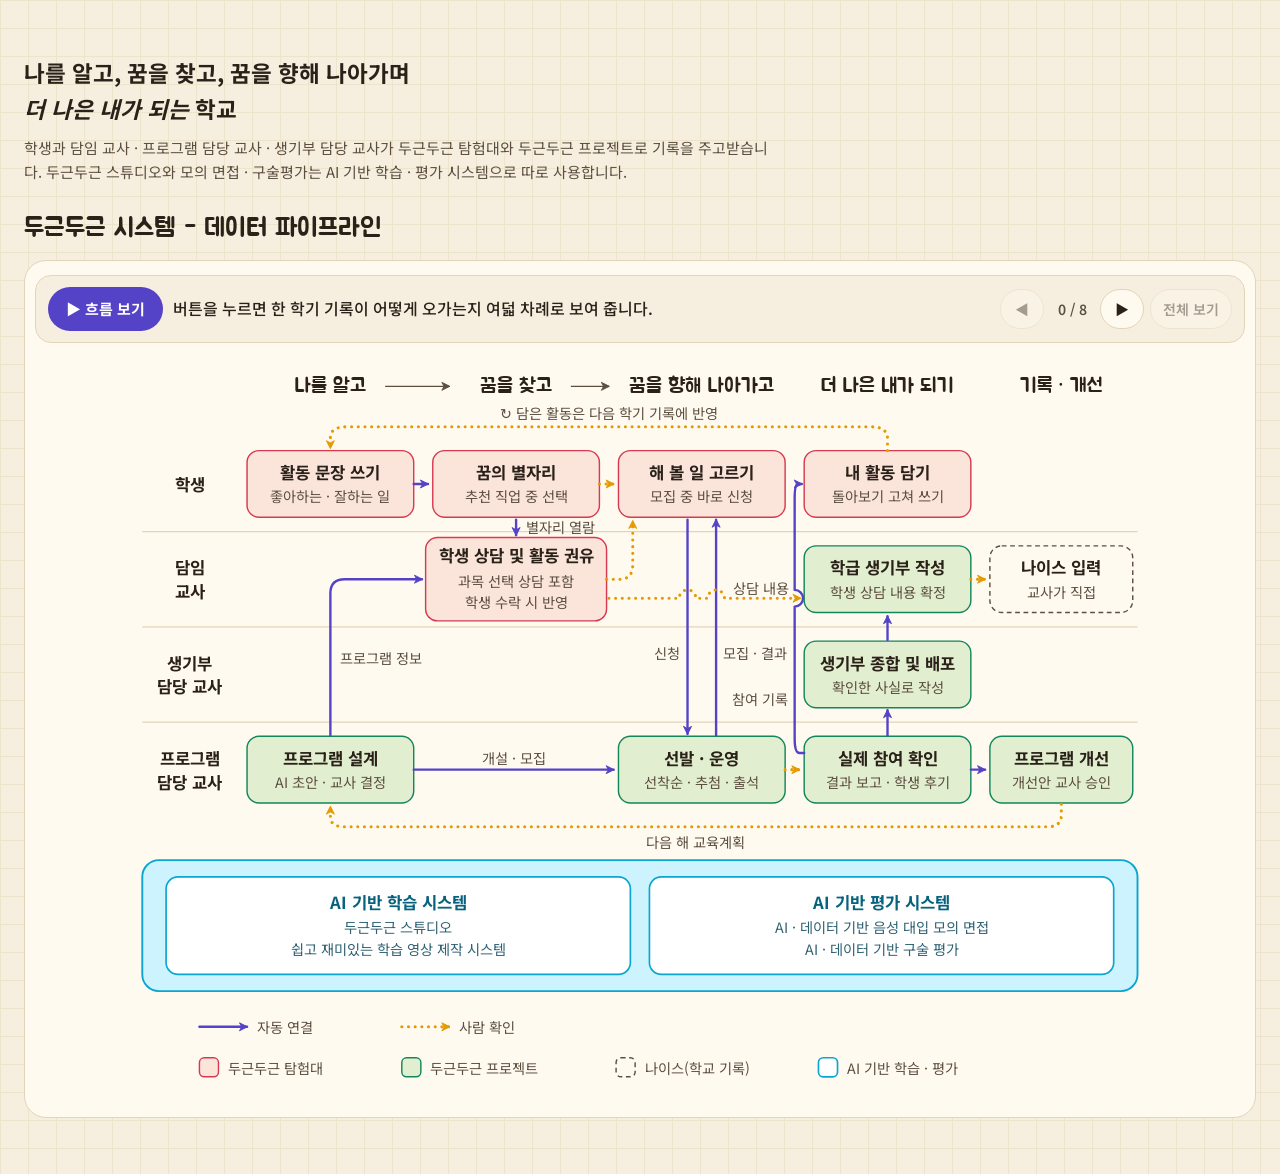
==== map/index.html @ 5922b03b "두근두근 당곡 · 데이터 파이프라인 슬라이드와 지도(모의 데이터) Co-Authored-By: Claude Opus 5.5 <noreply@anthropic.com>" ====
<!doctype html>
<html lang="ko">
<head>
<meta charset="utf-8">
<meta name="viewport" content="width=device-width,initial-scale=1,viewport-fit=cover">
<title>두근두근 데이터 파이프라인</title>
<meta name="claude:viewport-fit-sides" content="cover">
<link rel="preconnect" href="https://fonts.googleapis.com">
<link rel="stylesheet" href="https://fonts.googleapis.com/css2?family=Jua&family=Noto+Sans+KR:wght@400;500;700;900&display=swap">
<style>
/* 레이아웃: 큰 루프(나를 알고 → 꿈을 찾고 → 나아가고 → 더 나은 내가 되기)가 지도 테두리를 돌고, 그 안에 학생 · 선생님 · 두근두근 시스템 세 구역, 구역마다 작은 루프(단계가 보이는 노선)과 노선 사이 연결선. 휴대폰은 세로 카드. */
:root{
  --paper:#f6efe0; --card:#fffaf0; --ink:#2a2118; --sub:#5c4f40; --rule:#e2d4b8; --grid:#eee3cb;
  --stu:#d63a50; --stu-bg:#fbe4da;
  --tea:#13865a; --tea-bg:#e2eed0;
  --sys:#5443c6; --sys-bg:#ebe3f4;
  --sep:#6b5a48; --sep-bg:#f1e7d3;
  --sea:#cfe9f3; --sea-deep:#a9d6e8; --shallow:#e4f5f8; --wave:#ffffff; --route:#c25e2a; --wood:#f6e7c8; --wood-ink:#7a4a24;
  --big:#e59a00; --big-soft:#ffe7b0;
  --hl:#fff3b0;
  --ai:#0aa6d1; --ai-bg:#cdf3ff; --ai-card:#ffffff; --ai-ink:#06627d; --ai-sub:#2f6273;
  --f-display:'Jua','Noto Sans KR','Apple SD Gothic Neo',system-ui,sans-serif;
  --f-body:'Noto Sans KR','Apple SD Gothic Neo',system-ui,sans-serif;
}
@media (prefers-color-scheme: dark){:root:not([data-theme="light"]){
  --paper:#0e1220; --card:#171d30; --ink:#eef1fa; --sub:#aab3c8; --rule:#2a3350; --grid:#1a2136;
  --stu:#ff7a8a; --stu-bg:#2c1820; --tea:#36c98a; --tea-bg:#112619; --sys:#9a86ff; --sys-bg:#1d1a3a; --sep:#a4acbb; --sep-bg:#1b2030; --sea:#12304a; --sea-deep:#0d2538; --shallow:#1a3d57; --wave:#2b5878; --route:#ff9a5c; --wood:#3a2c1c; --wood-ink:#f3d6a8; --big:#ffc23d; --big-soft:#3d3214;
  --hl:#3b3413; --ai:#0aa6d1; --ai-bg:#bdefff; --ai-card:#f4fdff; --ai-ink:#06627d; --ai-sub:#2f6273; color-scheme:dark }}
:root[data-theme="dark"]{
  --paper:#0e1220; --card:#171d30; --ink:#eef1fa; --sub:#aab3c8; --rule:#2a3350; --grid:#1a2136;
  --stu:#ff7a8a; --stu-bg:#2c1820; --tea:#36c98a; --tea-bg:#112619; --sys:#9a86ff; --sys-bg:#1d1a3a; --sep:#a4acbb; --sep-bg:#1b2030; --sea:#12304a; --sea-deep:#0d2538; --shallow:#1a3d57; --wave:#2b5878; --route:#ff9a5c; --wood:#3a2c1c; --wood-ink:#f3d6a8; --big:#ffc23d; --big-soft:#3d3214;
  --hl:#3b3413; --ai:#0aa6d1; --ai-bg:#bdefff; --ai-card:#f4fdff; --ai-ink:#06627d; --ai-sub:#2f6273; color-scheme:dark }
*{box-sizing:border-box}
body{background:var(--paper);color:var(--ink);font-family:var(--f-body);font-size:15px;line-height:1.6;
  background-image:linear-gradient(var(--grid) 1px,transparent 1px),linear-gradient(90deg,var(--grid) 1px,transparent 1px);background-size:28px 28px}
.wrap{max-width:1320px;margin:0 auto;padding-left:max(16px,env(safe-area-inset-left,0px));padding-right:max(16px,env(safe-area-inset-right,0px));padding-block:18px 48px}
header.top{display:flex;align-items:center;gap:14px;flex-wrap:wrap;justify-content:space-between}
.brand{display:flex;align-items:center;gap:10px}
.logo{width:40px;height:40px;position:relative}
.logo i{position:absolute;width:22px;height:22px;border-radius:50%;border:4px solid}
.logo i:nth-child(1){left:9px;top:0;border-color:var(--stu)} .logo i:nth-child(2){left:0;top:15px;border-color:var(--tea)} .logo i:nth-child(3){left:18px;top:15px;border-color:var(--sys)}
.brand b{font-family:var(--f-display);font-size:22px;font-weight:400}
.brand small{display:block;color:var(--sub);font-size:12px;margin-top:-4px}
.who{display:flex;gap:4px;background:var(--card);border:1px solid var(--rule);border-radius:999px;padding:4px;align-items:center}
.who button{font:inherit;font-size:13px;border:0;background:transparent;color:var(--sub);padding:7px 12px;border-radius:999px;cursor:pointer;min-height:36px}
.who button[aria-pressed="true"]{background:var(--ink);color:var(--paper);font-weight:700}
.who-l{font-size:12px;color:var(--sub);margin:0 4px 0 8px}
.hero{display:grid;grid-template-columns:1fr auto;gap:18px;align-items:end;margin:22px 0 14px}
.hero h1{font-family:var(--f-display);font-weight:400;font-size:clamp(27px,4vw,42px);line-height:1.18;margin:0;text-wrap:balance}
.hero h1 em{font-style:normal;background:linear-gradient(transparent 62%,var(--hl) 0)}
.hero p{margin:8px 0 0;color:var(--sub);max-width:64ch}
.login{display:flex;flex-direction:column;align-items:flex-end;gap:6px}
.gbtn{display:inline-flex;align-items:center;gap:10px;font:inherit;font-weight:700;border:2px solid var(--ink);background:var(--card);color:var(--ink);border-radius:14px;padding:11px 18px;cursor:pointer;box-shadow:4px 4px 0 var(--ink);min-height:48px}
.gbtn:active{transform:translate(2px,2px);box-shadow:2px 2px 0 var(--ink)}
.gbtn svg{width:20px;height:20px}
.login small{color:var(--sub);font-size:12px}
.me{display:none;align-items:center;gap:10px;background:var(--card);border:1px solid var(--rule);border-radius:14px;padding:8px 14px}
.me .av{width:32px;height:32px;border-radius:50%;color:#fff;display:grid;place-items:center;font-family:var(--f-display)}
body.in .gbtn{display:none} body.in .me{display:flex}
.quick{display:none;gap:8px;flex-wrap:wrap;margin:0 0 14px}
body.in .quick{display:flex}
.quick a{display:inline-flex;align-items:center;gap:8px;text-decoration:none;color:var(--ink);background:var(--card);border:1px solid var(--rule);border-radius:999px;padding:8px 14px;font-weight:500;min-height:40px}
.quick a i{width:12px;height:12px;border-radius:50%}
.board{display:grid;grid-template-columns:minmax(0,1fr) 320px;gap:16px;align-items:start}
.mapbox{background:transparent;border:0;padding:0}
@media (prefers-color-scheme: dark){:root:not([data-theme="light"]) .mapbox{--card:#fffaf0;--ink:#2a2118;--sub:#5c4f40;--stu:#d63a50;--stu-bg:#fbe4da;--tea:#13865a;--tea-bg:#e2eed0;--sys:#5443c6;--sys-bg:#ebe3f4;--sep:#6b5a48;--sep-bg:#f1e7d3;--shallow:#e4f5f0;--route:#b0532a;--wood:#f6e7c8;--wood-ink:#7a4a24;--big:#d98a00;--big-soft:#ffe7b0;--hl:#fff3b0;--paper:#f6efe0}}
:root[data-theme="dark"] .mapbox{--card:#fffaf0;--ink:#2a2118;--sub:#5c4f40;--stu:#d63a50;--stu-bg:#fbe4da;--tea:#13865a;--tea-bg:#e2eed0;--sys:#5443c6;--sys-bg:#ebe3f4;--sep:#6b5a48;--sep-bg:#f1e7d3;--shallow:#e4f5f0;--route:#b0532a;--wood:#f6e7c8;--wood-ink:#7a4a24;--big:#d98a00;--big-soft:#ffe7b0;--hl:#fff3b0;--paper:#f6efe0}
.mapbox svg{display:block;width:100%;height:auto}
/* 지도 요소 */
.bigtrack{fill:none;stroke:#ffffff;stroke-width:28;opacity:.45}
.bigline{fill:none;stroke:#b5442c;stroke-width:5;stroke-linecap:round}
.link-l.big{stroke:#b5442c!important;stroke-width:5}
.link-l.plan{stroke-dasharray:6 7;opacity:.7}
.boat{fill:#fff8e6;stroke:#7a4a24;stroke-width:1.6}
.badge rect{fill:#7a4a24} .badge text{fill:#fff8e6;font-size:11.5px;font-weight:700}
.flag text{font-family:var(--f-display);font-size:14px;fill:#b5442c}
.lt{fill:none;stroke-width:2.4;stroke-linejoin:round}
.stage rect{fill:var(--wood);stroke:var(--wood-ink);stroke-width:3}
.stage text{font-family:var(--f-display);font-size:19px;fill:var(--wood-ink)}
.island-shoal{fill:#8fd0c9;opacity:.5}
.island-halo{fill:#f7e7b4;stroke:#7a4a24;stroke-width:2.4;stroke-linejoin:round}
.coast{fill:none;stroke-width:1.6;stroke-dasharray:3 6;opacity:.7}
.island{stroke:#7a4a24!important;stroke-width:2;stroke-linejoin:round}
.compass circle{fill:var(--wood);stroke:var(--wood-ink);stroke-width:2.5}
.compass path{fill:var(--route)} .compass text{font-size:13px;font-weight:700;fill:var(--wood-ink)}
.ship path{fill:var(--wood);stroke:var(--wood-ink);stroke-width:2}
.port-l{font-family:var(--f-display);font-size:18px;fill:var(--wood-ink)}
.zone rect.bg{stroke-width:2.5}
.zone.sep .bg{stroke-dasharray:10 8}
.sepnote{font-size:12.5px;fill:var(--sub)}
.zname{font-family:var(--f-display);font-size:25px}
.zsub{font-size:13px;fill:var(--sub)}
.cell{cursor:pointer;transition:opacity .2s}
.cell rect.box{fill:var(--card);stroke-width:2}
.cell .ttl{font-family:var(--f-display);font-size:17.5px;fill:var(--ink)}
.cell .app{font-size:11px;fill:var(--sub)}
.cell .rail{fill:none;stroke-width:5;stroke-linecap:round;stroke-linejoin:round}
.cell .dot{stroke-width:3.5}
.cell .stp{font-size:13px;font-weight:500;fill:var(--ink)}
.cell .stp.link{font-weight:700}
.cell .chip{font-size:10.5px;font-weight:700}
.cell:hover rect.box,.cell.sel rect.box{fill:var(--hl)}
.cell:focus{outline:none} .cell:focus-visible rect.box{stroke-width:4}
.link-l{fill:none;stroke-width:3;opacity:.8;transition:opacity .2s,stroke-width .2s}
body.focus .link-l:not(.on){opacity:.18}

.link-l.on{opacity:1;stroke-width:4.5}
body.focus .cell:not(.sel):not(.rel) :is(text,.rail,.dot,path){opacity:.38}
.hub rect{fill:var(--ink)} .hub text{fill:var(--paper);font-size:13px;font-weight:700}
.channel{fill:#ffffff;opacity:.55;stroke:var(--wood-ink);stroke-width:2;stroke-dasharray:2 7}
body.v-st .zone.tea,body.v-st .zone.sys{opacity:.55}
body.v-te .zone.stu{opacity:.55}
/* 패널 */
.panel{background:var(--card);border:1px solid var(--rule);border-radius:22px;padding:18px;position:sticky;top:calc(env(safe-area-inset-top,0px) + 12px)}
.tag{display:inline-flex;font-size:12px;font-weight:700;color:#fff;border-radius:999px;padding:3px 10px}
.panel h2{font-family:var(--f-display);font-weight:400;font-size:26px;margin:10px 0 2px;line-height:1.2}
.panel .app{color:var(--sub);font-size:13px;margin:0 0 10px}
.panel h3{font-size:13px;color:var(--sub);margin:14px 0 6px;font-weight:700}
.steps{list-style:none;margin:0;padding:0;counter-reset:s}
.steps li{position:relative;padding:4px 0 4px 32px;counter-increment:s}
.steps li::before{content:counter(s);position:absolute;left:0;top:5px;width:22px;height:22px;border-radius:50%;display:grid;place-items:center;font-size:12px;font-weight:700;color:#fff;background:var(--c)}
.steps.loop li.lend::after{content:"↻ 다시 처음으로";display:block;font-size:12px;color:var(--sub)}
.links{list-style:none;margin:0;padding:0;font-size:13.5px}
.links li{padding:6px 0;border-top:1px solid var(--rule)}
.links li:first-child{border-top:0}
.links b{font-weight:700}
.links .c{font-size:11.5px;color:var(--sub);display:block}
.links button{font:inherit;font-size:13.5px;background:none;border:0;padding:0;color:var(--ink);text-decoration:underline;cursor:pointer}
.kv{display:grid;grid-template-columns:auto 1fr;gap:6px 12px;font-size:13.5px;margin:14px 0}
.kv dt{color:var(--sub)} .kv dd{margin:0;min-width:0;overflow-wrap:anywhere}
.go{display:flex;gap:8px;flex-wrap:wrap}
.go a,.go span{display:inline-flex;align-items:center;justify-content:center;min-height:44px;padding:0 16px;border-radius:12px;font-weight:700;text-decoration:none}
.go a{background:var(--ink);color:var(--paper)}
.go span{border:1.5px dashed var(--rule);color:var(--sub);font-weight:500}
.legend{display:flex;gap:18px;flex-wrap:wrap;margin:14px 2px 0;font-size:13px;color:var(--sub);align-items:center}
.legend svg{vertical-align:middle;margin-right:6px}
.rules{display:grid;grid-template-columns:repeat(3,minmax(0,1fr));gap:12px;margin-top:22px}
.rules div{background:var(--card);border:1px solid var(--rule);border-radius:18px;padding:14px 16px}
.rules b{font-family:var(--f-display);font-weight:400;font-size:18px;display:block;margin-bottom:4px}
.rules p,.rules .rl{margin:0;color:var(--sub);font-size:13.5px} .rules .rl{padding-left:1.1em} .rules .rl li{margin:2px 0}
.cast{margin-top:26px}
.cast h2{font-family:var(--f-display);font-weight:400;font-size:26px;margin:0 0 12px}
.cast-g{display:grid;grid-template-columns:repeat(auto-fill,minmax(230px,1fr));gap:10px}
.cast figure{margin:0;display:flex;gap:12px;align-items:center;background:var(--card);border:1px solid var(--rule);border-radius:18px;padding:10px 14px}
.cast img{width:64px;height:64px;object-fit:contain;flex:none}
.cast figcaption{min-width:0}
.cast b{font-family:var(--f-display);font-weight:400;font-size:18px} .cast small{color:var(--sub);font-size:12px;margin-left:6px}
.cast span{display:block;font-size:13.5px;color:var(--ink);word-break:keep-all;overflow-wrap:anywhere} .rules .rl li,.proto{word-break:keep-all}
.hero-cast{display:flex;align-items:flex-end;gap:2px;margin-top:10px}
.hero-cast img{width:58px;height:58px;object-fit:contain}
.cards .lp img{width:34px;height:34px;object-fit:contain;vertical-align:middle;margin-right:6px}
.cards{display:none}
.proto{margin-top:20px;font-size:12px;color:var(--sub)}

/* 데이터 흐름(큰 항로 네 단계 × 담임 · 학생 · 탐험대 · 프로젝트 · 담당 교사) — 2026-11-23 */
.flow{margin-top:26px}
.flow h2{font-family:var(--f-display);font-weight:400;font-size:26px;margin:0 0 4px}
.flow .fsub{margin:0 0 12px;color:var(--sub);max-width:72ch}
.flowbox{background:var(--card);border:1px solid var(--rule);border-radius:18px;padding:14px 10px;overflow-x:auto}
.flowbox svg{display:block;width:100%;min-width:660px;max-width:1000px;margin:0 auto}
.sparks .sg{filter:url(#fglow);fill-opacity:.85} .sparks .a{fill:var(--sys)} .sparks .g{fill:var(--big)} .sparks .sc{fill:#fff} .sparks .st1{fill-opacity:.7} .sparks .st2{fill-opacity:.4} 
@media (prefers-reduced-motion: reduce){ .sparks{display:none} }
.fswipe{display:none;margin:0 0 6px;font-size:13px;color:var(--sub);text-align:center}
@media (max-width:700px){.fswipe{display:block}}
.fl-h{font:400 17px var(--f-display);fill:var(--ink)} .fl-t{font:700 14px var(--f-body);fill:var(--ink)} .fl-s{font:400 12px var(--f-body);fill:var(--sub)}
.fl-l{font:700 14px var(--f-body);fill:var(--ink)} .fl-l.e{fill:var(--stu)} .fl-l.g{fill:var(--tea)}
.fb rect{stroke-width:1.2} .fb.p rect{fill:var(--card);stroke:var(--big)} .fb.e rect{fill:var(--stu-bg);stroke:var(--stu)} .fb.g rect{fill:var(--tea-bg);stroke:var(--tea)} .fb.x rect{fill:var(--ai-card);stroke:var(--ai);stroke-width:1.4} .fb.x .fl-t{fill:var(--ai-ink)} .fb.x .fl-s{fill:var(--ai-sub)}
.fa{stroke:var(--sys);stroke-width:2;fill:none;stroke-linecap:round;stroke-linejoin:round} .fa.new{stroke-width:3.4} .fg{stroke:var(--big);stroke-width:2.6;stroke-dasharray:0.01 5.6;stroke-linecap:round;stroke-linejoin:round;fill:none} .flane{stroke:var(--rule);stroke-width:1} .flayer{fill:var(--ai-bg);stroke:var(--ai);stroke-width:1.6} .fhead{stroke:var(--sub);stroke-width:1;fill:none}

/* 지도 = 데이터 파이프라인 그림(2026-11-23 PD "이 그림이 제일 좋네요. 이걸 기반으로 지도 다시") */
.maphead{margin:18px 0 10px} .maphead h2{font-family:var(--f-display);font-weight:400;font-size:26px;margin:0} .maphead p{margin:2px 0 0;color:var(--sub)}
.mapbox{background:var(--card);border:1px solid var(--rule);border-radius:22px;padding:14px 10px;overflow-x:auto}
.mapbox .pmap{display:block;width:100%;min-width:820px;height:auto}
.pbox,.hit{cursor:pointer} .pbox:hover rect,.pbox:focus rect{stroke-width:2.4} .pbox.sel rect{stroke-width:3.2} .pbox:focus,.hit:focus{outline:none}
.hit{fill:transparent} .hit:hover,.hit.sel{fill:rgba(10,166,209,.12)}
.others{display:flex;flex-wrap:wrap;align-items:center;gap:8px;margin-top:12px} .others b{font-family:var(--f-display);font-weight:400;font-size:17px;margin-right:4px}
.others button{border:1px solid var(--rule);background:var(--card);color:var(--ink);border-radius:999px;padding:8px 14px;min-height:40px;font:500 14px var(--f-body);cursor:pointer}
.others button:hover{border-color:var(--big)}

/* 흐름 보기(2026-11-23 3-way: Codex gpt-6.2-astra · Gemini gemini-4-neon-high · 총괄) — 멈춘 채 시작, 누르면 일곱 차례, 한 바퀴 뒤 멈춤 */
.playbar{position:sticky;left:0;top:0;z-index:2;display:flex;flex-wrap:wrap;align-items:center;gap:10px;margin:0 0 10px;padding:10px 12px;border-radius:16px;background:var(--paper);border:1px solid var(--rule)}
.pl-main{border:0;border-radius:999px;padding:10px 18px;min-height:44px;background:var(--sys);color:#fff;font:700 15px var(--f-body);cursor:pointer}
.pl-main:focus-visible,.pl-ctl button:focus-visible{outline:3px solid var(--big);outline-offset:2px}
.pl-cap{flex:1 1 280px;margin:0;font:500 16px/1.45 var(--f-body);color:var(--ink);min-height:2.9em;display:flex;align-items:center}
.pl-ctl{display:flex;align-items:center;gap:6px}
.pl-ctl button{border:1px solid var(--rule);background:var(--card);color:var(--ink);border-radius:999px;min-width:44px;min-height:40px;padding:0 12px;font:600 14px var(--f-body);cursor:pointer}
.pl-ctl button:disabled{opacity:.4;cursor:default}
.pl-ctl span{min-width:44px;text-align:center;font:600 14px var(--f-body);color:var(--sub)}
.pmap .pbox,.pmap .arw,.pmap .alab,.pmap .flayer,.pmap .fb.x,.pmap .hit{transition:opacity .35s}
.pmap.playing .pbox:not(.on),.pmap.playing .arw:not(.on),.pmap.playing .alab:not(.on){opacity:.22}
.pmap.playing .flayer,.pmap.playing .fb.x{opacity:.35}
.pmap.playing .pbox.on rect{stroke-width:3}
.pmap.playing .fa.arw.on{stroke-width:2.6} .pmap.playing .fg.arw.on{stroke-width:3.2}
.pmap .bridge{stroke:var(--card);stroke-width:8;fill:none} .fb.n rect{fill:var(--card);stroke:var(--sub);stroke-dasharray:4 3} .pmap.playing .bridge{opacity:1}
.pmap .sparks path{fill:none;stroke-linecap:round;stroke-linejoin:round;pointer-events:none}
.pmap .sparks .pipe{stroke-width:9;opacity:.26} .pmap .sparks .pipe.a{stroke:var(--sys)} .pmap .sparks .pipe.g{stroke:var(--big)}
.pmap .sparks .run{stroke:#fff;stroke-width:2.4;stroke-dasharray:2.5 11;opacity:0;transition:opacity .6s ease}
.pmap .sparks .run.go{opacity:.95;animation:pmflow .75s linear infinite}
@keyframes pmflow{from{stroke-dashoffset:13.5}to{stroke-dashoffset:0}}
@media (max-width:1000px){ .board{grid-template-columns:1fr} .panel{position:static} }
@media (max-width:680px){
  .hero{grid-template-columns:1fr} .login{align-items:stretch} .gbtn{justify-content:center}
  .cards{display:block} .rules{grid-template-columns:1fr} .who-l{display:none}
}
/* 휴대폰 카드 */
.big-m{background:var(--card);border:2px solid var(--big);border-radius:18px;padding:10px 14px;margin-bottom:12px;font-family:var(--f-display);font-size:17px;text-align:center}
.big-m span{color:var(--big)}
.cards .z{border-radius:20px;padding:14px;margin-bottom:12px;border:2px solid var(--c);background:var(--bgc)}
.cards h3{font-family:var(--f-display);font-weight:400;font-size:21px;margin:0;color:var(--c)}
.cards .zs{font-size:13px;color:var(--sub);margin:0 0 4px}
.cards .lp{display:block;width:100%;text-align:left;font:inherit;background:var(--card);border:1px solid var(--rule);border-radius:14px;padding:10px 12px;margin-top:10px;color:var(--ink);cursor:pointer}
.cards .lp b{font-family:var(--f-display);font-weight:400;font-size:17px}
.cards .lp small{color:var(--sub);font-size:12px;margin-left:6px}
.cards .lp ol{margin:6px 0 0;padding:0;list-style:none;display:flex;flex-wrap:wrap;gap:4px 0;font-size:13px}
.cards .lp li::after{content:"→";color:var(--c);margin:0 6px}
.cards .lp li:last-child::after{content:"";}
.cards .lp li.link{font-weight:700;text-decoration:underline;text-decoration-color:var(--c);text-underline-offset:3px}

.starband{position:relative;margin:-4px 0 12px;border-radius:14px;overflow:hidden;height:92px}
.starband img{width:100%;height:100%;object-fit:cover;display:block}
.starband span{position:absolute;left:12px;bottom:9px;color:#fff8e6;font-family:var(--f-display);font-size:16px;text-shadow:0 1px 4px #0008}

.pipe-hero{padding:28px 0 6px} .pipe-hero h1{margin:0 0 10px} .pipe-hero p{margin:0;max-width:760px;color:var(--sub)}
.pipe-wrap .mapbox{margin-top:8px}

/* 흐름 보기: 재생 막대 + 그림 + 범례가 한 화면에(넓은 화면) */
@media (min-width:900px){
  .mapbox .pmap{width:auto;min-width:0;max-width:100%;height:calc(100vh - 150px);max-height:calc((100vw - 96px) * .7326);min-height:420px;margin:0 auto}
}
</style>

</head>
<body>
<div class="wrap pipe-wrap">
  <section class="pipe-hero"><h1>나를 알고, 꿈을 찾고, 꿈을 향해 나아가며<br><em>더 나은 내가 되는</em> 학교</h1>
    <p>학생과 담임 교사 · 프로그램 담당 교사 · 생기부 담당 교사가 두근두근 탐험대와 두근두근 프로젝트로 기록을 주고받습니다. 두근두근 스튜디오와 모의 면접 · 구술평가는 AI 기반 학습 · 평가 시스템으로 따로 사용합니다.</p>
  </section>
  <div class="maphead"><h2>두근두근 시스템 - 데이터 파이프라인</h2></div>
  <div class="mapbox"><div class="playbar" id="playbar"><button type="button" class="pl-main" id="pl-play">▶ 흐름 보기</button><p class="pl-cap" id="pl-cap" aria-live="polite">버튼을 누르면 한 학기 기록이 어떻게 오가는지 여덟 차례로 보여 줍니다.</p><div class="pl-ctl"><button type="button" id="pl-prev" aria-label="이전" disabled>◀</button><span id="pl-n">0 / 8</span><button type="button" id="pl-next" aria-label="다음">▶</button><button type="button" id="pl-all" disabled>전체 보기</button></div></div><svg class="pmap" viewBox="0 0 860 630" role="img" aria-labelledby="pmT pmD"><title id="pmT">두근두근 시스템 - 데이터 파이프라인</title><desc id="pmD">가로는 나를 알고 · 꿈을 찾고 · 꿈을 향해 나아가고 · 더 나은 내가 되기 · 기록과 개선, 세로는 학생 · 담임 교사 · 생기부 담당 교사 · 프로그램 담당 교사. 칸 색은 쓰는 앱(빨강 탐험대, 초록 프로젝트, 회색 나이스), 보라 실선은 자동 연결, 노란 점선은 사람이 확인해야 넘어가는 연결.</desc><defs><filter id="fglow" x="-2" y="-2" width="5" height="5"><feGaussianBlur stdDeviation="3.4"/></filter><marker id="farr" viewBox="0 0 12 12" refX="10" refY="6" markerWidth="9" markerHeight="9" markerUnits="userSpaceOnUse" orient="auto-start-reverse"><path d="M1.5 1.5 L10.5 6 L1.5 10.5 L4 6 Z" fill="context-stroke" stroke="context-stroke" stroke-width="1" stroke-linejoin="round"/></marker></defs><text class="fl-h" x="170" y="28" text-anchor="middle" dominant-baseline="central">나를 알고</text><text class="fl-h" x="326" y="28" text-anchor="middle" dominant-baseline="central">꿈을 찾고</text><text class="fl-h" x="482" y="28" text-anchor="middle" dominant-baseline="central">꿈을 향해 나아가고</text><text class="fl-h" x="638" y="28" text-anchor="middle" dominant-baseline="central">더 나은 내가 되기</text><text class="fl-h" x="784" y="28" text-anchor="middle" dominant-baseline="central">기록 · 개선</text><line class="fhead" x1="216" y1="28" x2="270" y2="28" marker-end="url(#farr)"/><line class="fhead" x1="372" y1="28" x2="404" y2="28" marker-end="url(#farr)"/><line class="flane" x1="12" y1="150" x2="848" y2="150"/><line class="flane" x1="12" y1="230" x2="848" y2="230"/><line class="flane" x1="12" y1="310" x2="848" y2="310"/><text class="fl-l" x="52" y="110" text-anchor="middle" dominant-baseline="central">학생</text><text class="fl-l" x="52" y="180" text-anchor="middle" dominant-baseline="central">담임</text><text class="fl-l" x="52" y="200" text-anchor="middle" dominant-baseline="central">교사</text><text class="fl-l" x="52" y="260" text-anchor="middle" dominant-baseline="central">생기부</text><text class="fl-l" x="52" y="280" text-anchor="middle" dominant-baseline="central">담당 교사</text><text class="fl-l" x="52" y="340" text-anchor="middle" dominant-baseline="central">프로그램</text><text class="fl-l" x="52" y="360" text-anchor="middle" dominant-baseline="central">담당 교사</text><g data-k="S1" class="fb pbox e"><rect x="100" y="82" width="140" height="56" rx="10"/><text class="fl-t" x="170.0" y="100.0" text-anchor="middle" dominant-baseline="central">활동 문장 쓰기</text><text class="fl-s" x="170.0" y="120.0" text-anchor="middle" dominant-baseline="central">좋아하는 · 잘하는 일</text></g><g data-k="S2" class="fb pbox e"><rect x="256" y="82" width="140" height="56" rx="10"/><text class="fl-t" x="326.0" y="100.0" text-anchor="middle" dominant-baseline="central">꿈의 별자리</text><text class="fl-s" x="326.0" y="120.0" text-anchor="middle" dominant-baseline="central">추천 직업 중 선택</text></g><g data-k="S3" class="fb pbox e"><rect x="412" y="82" width="140" height="56" rx="10"/><text class="fl-t" x="482.0" y="100.0" text-anchor="middle" dominant-baseline="central">해 볼 일 고르기</text><text class="fl-s" x="482.0" y="120.0" text-anchor="middle" dominant-baseline="central">모집 중 바로 신청</text></g><g data-k="S4" class="fb pbox e"><rect x="568" y="82" width="140" height="56" rx="10"/><text class="fl-t" x="638.0" y="100.0" text-anchor="middle" dominant-baseline="central">내 활동 담기</text><text class="fl-s" x="638.0" y="120.0" text-anchor="middle" dominant-baseline="central">돌아보기 고쳐 쓰기</text></g><g data-k="T2" class="fb pbox e"><rect x="250" y="155" width="152" height="70" rx="10"/><text class="fl-t" x="326.0" y="170.0" text-anchor="middle" dominant-baseline="central">학생 상담 및 활동 권유</text><text class="fl-s" x="326.0" y="191.0" text-anchor="middle" dominant-baseline="central">과목 선택 상담 포함</text><text class="fl-s" x="326.0" y="209.0" text-anchor="middle" dominant-baseline="central">학생 수락 시 반영</text></g><g data-k="T4" class="fb pbox g"><rect x="568" y="162" width="140" height="56" rx="10"/><text class="fl-t" x="638.0" y="180.0" text-anchor="middle" dominant-baseline="central">학급 생기부 작성</text><text class="fl-s" x="638.0" y="200.0" text-anchor="middle" dominant-baseline="central">학생 상담 내용 확정</text></g><g data-k="TN" class="fb pbox n"><rect x="724" y="162" width="120" height="56" rx="10"/><text class="fl-t" x="784.0" y="180.0" text-anchor="middle" dominant-baseline="central">나이스 입력</text><text class="fl-s" x="784.0" y="200.0" text-anchor="middle" dominant-baseline="central">교사가 직접</text></g><g data-k="R4" class="fb pbox g"><rect x="568" y="242" width="140" height="56" rx="10"/><text class="fl-t" x="638.0" y="260.0" text-anchor="middle" dominant-baseline="central">생기부 종합 및 배포</text><text class="fl-s" x="638.0" y="280.0" text-anchor="middle" dominant-baseline="central">확인한 사실로 작성</text></g><g data-k="P1" class="fb pbox g"><rect x="100" y="322" width="140" height="56" rx="10"/><text class="fl-t" x="170.0" y="340.0" text-anchor="middle" dominant-baseline="central">프로그램 설계</text><text class="fl-s" x="170.0" y="360.0" text-anchor="middle" dominant-baseline="central">AI 초안 · 교사 결정</text></g><g data-k="P3" class="fb pbox g"><rect x="412" y="322" width="140" height="56" rx="10"/><text class="fl-t" x="482.0" y="340.0" text-anchor="middle" dominant-baseline="central">선발 · 운영</text><text class="fl-s" x="482.0" y="360.0" text-anchor="middle" dominant-baseline="central">선착순 · 추첨 · 출석</text></g><g data-k="P4" class="fb pbox g"><rect x="568" y="322" width="140" height="56" rx="10"/><text class="fl-t" x="638.0" y="340.0" text-anchor="middle" dominant-baseline="central">실제 참여 확인</text><text class="fl-s" x="638.0" y="360.0" text-anchor="middle" dominant-baseline="central">결과 보고 · 학생 후기</text></g><g data-k="PI" class="fb pbox g"><rect x="724" y="322" width="120" height="56" rx="10"/><text class="fl-t" x="784.0" y="340.0" text-anchor="middle" dominant-baseline="central">프로그램 개선</text><text class="fl-s" x="784.0" y="360.0" text-anchor="middle" dominant-baseline="central">개선안 교사 승인</text></g><path class="fa arw" data-k="k1" d="M240 110 L252 110" marker-end="url(#farr)"/><path class="fa arw" data-k="k2" d="M326 140 L326 153" marker-end="url(#farr)"/><path class="fg arw" data-k="k3" d="M396 110 L408 110" marker-end="url(#farr)"/><path class="fg arw" data-k="k4" d="M402 190 L413 190 Q424 190 424 178 L424 141" marker-end="url(#farr)"/><path class="fa arw" data-k="k5" d="M170 321 L170 202 Q170 190 182 190 L247 190" marker-end="url(#farr)"/><path class="fa arw" data-k="k6" d="M240 350 L408 350" marker-end="url(#farr)"/><path class="fg arw" data-k="k7" d="M552 350 L564 350" marker-end="url(#farr)"/><path class="fa arw" data-k="k8" d="M638 321 L638 300" marker-end="url(#farr)"/><path class="fa arw" data-k="k9" d="M638 241 L638 221" marker-end="url(#farr)"/><path class="fa arw" data-k="k10" d="M470 140 L470 320" marker-end="url(#farr)"/><path class="fa arw" data-k="k11" d="M494 321 L494 140" marker-end="url(#farr)"/><path class="fa arw" data-k="k12" d="M568 336 L564 336 Q560 336 560 324 L560 213 A7 7 0 0 0 560 199 L560 122 Q560 110 563 110 L566 110" marker-end="url(#farr)"/><path class="fg arw" data-k="k15" d="M708 190 L720 190" marker-end="url(#farr)"/><path class="fa arw" data-k="k16" d="M708 350 L720 350" marker-end="url(#farr)"/><path class="fg arw" data-k="k17" d="M784 379 L784 388.5 Q784 398 772 398 L182 398 Q170 398 170 389.5 L170 381" marker-end="url(#farr)"/><path class="fg arw" data-k="k14" d="M404 206 L463 206 A7 7 0 0 1 477 206 L487 206 A7 7 0 0 1 501 206 L565 206" marker-end="url(#farr)"/><path class="fg arw" data-k="k13" d="M638 82 L638 72 Q638 62 624 62 L184 62 Q170 62 170 71 L170 80" marker-end="url(#farr)"/><text class="fl-s alab" data-k="k13" x="404" y="50" text-anchor="middle" dominant-baseline="central">↻ 담은 활동은 다음 학기 기록에 반영</text><text class="fl-s alab" data-k="k10" x="464" y="252" text-anchor="end" dominant-baseline="central">신청</text><text class="fl-s alab" data-k="k11" x="500" y="252" dominant-baseline="central">모집 · 결과</text><text class="fl-s alab" data-k="k5" x="178" y="256" dominant-baseline="central">프로그램 정보</text><text class="fl-s alab" data-k="k6" x="324" y="340" text-anchor="middle" dominant-baseline="central">개설 · 모집</text><text class="fl-s alab" data-k="k12" x="554" y="290" text-anchor="end" dominant-baseline="central">참여 기록</text><text class="fl-s alab" data-k="k2" x="334" y="146" dominant-baseline="central">별자리 열람</text><text class="fl-s alab" data-k="k14" x="532" y="197" text-anchor="middle" dominant-baseline="central">상담 내용</text><text class="fl-s alab" data-k="k17" x="477" y="410" text-anchor="middle" dominant-baseline="central">다음 해 교육계획</text><rect class="flayer" x="12" y="426" width="836" height="110" rx="14"/><g class="fb pbox x"><rect x="32" y="440" width="390" height="82" rx="10"/><text class="fl-t" x="227.0" y="461.0" text-anchor="middle" dominant-baseline="central">AI 기반 학습 시스템</text><text class="fl-s" x="227.0" y="482.0" text-anchor="middle" dominant-baseline="central">두근두근 스튜디오</text><text class="fl-s" x="227.0" y="500.0" text-anchor="middle" dominant-baseline="central">쉽고 재미있는 학습 영상 제작 시스템</text></g><g class="fb x"><rect x="438" y="440" width="390" height="82" rx="10"/><text class="fl-t" x="633.0" y="461.0" text-anchor="middle" dominant-baseline="central">AI 기반 평가 시스템</text><text class="fl-s" x="633.0" y="482.0" text-anchor="middle" dominant-baseline="central">AI · 데이터 기반 음성 대입 모의 면접</text><text class="fl-s" x="633.0" y="500.0" text-anchor="middle" dominant-baseline="central">AI · 데이터 기반 구술 평가</text></g><g class="sparks" id="sparks" aria-hidden="true"></g><line class="fa" x1="60" y1="566" x2="100" y2="566" marker-end="url(#farr)"/><text class="fl-s" x="108" y="566" dominant-baseline="central">자동 연결</text><line class="fg" x1="230" y1="566" x2="270" y2="566" marker-end="url(#farr)"/><text class="fl-s" x="278" y="566" dominant-baseline="central">사람 확인</text><g class="fb e"><rect x="60" y="592" width="16" height="16" rx="4"/></g><text class="fl-s" x="84" y="600" dominant-baseline="central">두근두근 탐험대</text><g class="fb g"><rect x="230" y="592" width="16" height="16" rx="4"/></g><text class="fl-s" x="254" y="600" dominant-baseline="central">두근두근 프로젝트</text><g class="fb n"><rect x="410" y="592" width="16" height="16" rx="4"/></g><text class="fl-s" x="434" y="600" dominant-baseline="central">나이스(학교 기록)</text><g class="fb x"><rect x="580" y="592" width="16" height="16" rx="4"/></g><text class="fl-s" x="604" y="600" dominant-baseline="central">AI 기반 학습 · 평가</text></svg></div>
</div>
<script>
const $=id=>document.getElementById(id);
// ── 흐름 보기: 일곱 차례(자막 · 켤 칸 · 켤 선). 처음엔 멈춤, 재생은 한 바퀴 뒤 멈춤, 칸을 누르면 멈춤 ──
const STEPS=[
 ['학생이 좋아하고 잘하는 활동을 적고, 추천 직업 가운데 꿈을 골라 꿈의 별자리를 그립니다.',['S1','S2'],['k1']],
 ['프로그램 담당 교사는 같은 때 한 해 프로그램을 설계하고 모집을 엽니다.',['P1','P3'],['k6']],
 ['담임 교사는 그 별자리와 열린 프로그램을 함께 보며 과목 선택까지 상담하고 활동을 권합니다. 학생이 수락한 권유만 반영됩니다.',['S2','P1','T2','S3'],['k2','k5','k4']],
 ['학생은 권유받거나 스스로 고른 해 볼 일로 모집 중인 프로그램에 바로 신청하고 결과를 받습니다.',['S2','S3','P3'],['k3','k11','k10']],
 ['프로그램 담당 교사는 그 프로그램이 끝나면 출석 · 결과 보고 · 학생 후기로 실제 참여를 확인합니다.',['P3','P4'],['k7']],
 ['생기부 담당 교사는 확인된 참여를 종합해 배포하고, 담임 교사는 이를 상담 내용과 함께 학급 생기부로 확정해 나이스에 직접 입력합니다.',['P4','R4','T2','T4','TN'],['k8','k9','k14','k15']],
 ['학생은 같은 참여 기록을 ‘내 활동’에 받아 돌아보며 담고, 그 기록은 다음 학기 ‘나를 알고’로 이어집니다.',['P4','S4','S1'],['k12','k13']],
 ['프로그램 담당 교사는 학생 후기와 교사 의견으로 개선안을 만들고, 승인을 거쳐 다음 해 교육계획에 반영합니다.',['P4','PI','P1'],['k16','k17']]
];
const PM=document.querySelector('.pmap'),SP=document.getElementById('sparks'),NS='http://www.w3.org/2000/svg';
const RM=matchMedia('(prefers-reduced-motion: reduce)');
let cur=-1,auto=null,raf=0;
function sparkAlong(paths){
  /* 지나간 길은 은은한 관으로 채워지고(제자리에 남음), 다 차면 안에서 빛 알갱이가 쉬지 않고 흘러요. 깜빡임 없음. */
  SP.getAnimations?.({subtree:true}).forEach(a=>a.cancel());SP.textContent='';if(!paths.length)return;
  let at=0;
  paths.forEach(p=>{const kind=p.classList.contains('fg')?'g':'a',d=p.getAttribute('d'),len=p.getTotalLength();
    const pipe=document.createElementNS(NS,'path'),run=document.createElementNS(NS,'path');
    pipe.setAttribute('class','pipe '+kind);run.setAttribute('class','run');pipe.setAttribute('d',d);run.setAttribute('d',d);
    SP.appendChild(pipe);SP.appendChild(run);
    if(RM.matches){run.classList.add('go');run.style.animation='none';return}
    const dur=Math.min(1500,520+len*3.2);
    pipe.style.strokeDasharray=len+' '+len;
    pipe.animate([{strokeDashoffset:len},{strokeDashoffset:0}],{duration:dur,delay:at,easing:'cubic-bezier(.45,.05,.3,1)',fill:'both'})
      .finished.then(()=>run.classList.add('go')).catch(()=>{});
    at+=dur*0.55;  /* 앞 줄이 반쯤 찼을 때 다음 줄이 이어서 — 끊기지 않게 */
  });
}
function step(i){
  cur=i;const [cap,boxes,arrows]=STEPS[i];
  PM.classList.add('playing');
  PM.querySelectorAll('.pbox,.arw,.alab').forEach(e=>e.classList.toggle('on',boxes.includes(e.dataset.k)||arrows.includes(e.dataset.k)));
  $('pl-cap').textContent=cap;$('pl-n').textContent=(i+1)+' / '+STEPS.length;
  $('pl-prev').disabled=i===0;$('pl-next').disabled=i===STEPS.length-1;$('pl-all').disabled=false;
  sparkAlong(arrows.map(k=>PM.querySelector('.arw[data-k="'+k+'"]')).filter(Boolean));
  const first=PM.querySelector('.pbox.on');const mb=document.querySelector('.mapbox');
  if(first&&mb.scrollWidth>mb.clientWidth){const r=first.getBoundingClientRect(),m=mb.getBoundingClientRect();mb.scrollBy({left:r.left-m.left-m.width/3,behavior:RM.matches?'auto':'smooth'})}
}
function stopAuto(){if(auto){clearInterval(auto);auto=null}$('pl-play').textContent=cur>=0?(cur===STEPS.length-1?'↻ 다시 보기':'▶ 이어 보기'):'▶ 흐름 보기'}
function playAll(){
  if(auto){stopAuto();return}
  document.querySelector('.mapbox').scrollIntoView({block:'start',behavior:RM.matches?'auto':'smooth'});
  if(cur<0||cur===STEPS.length-1)step(0);else step(cur+1);
  $('pl-play').textContent='⏸ 멈춤';
  auto=setInterval(()=>{if(cur>=STEPS.length-1){stopAuto();return}step(cur+1);if(cur===STEPS.length-1)setTimeout(stopAuto,10)},5200);
}
function allView(){stopAuto();cur=-1;SP.getAnimations?.({subtree:true}).forEach(a=>a.cancel());SP.textContent='';PM.classList.remove('playing');PM.querySelectorAll('.on').forEach(e=>e.classList.remove('on'));
  $('pl-cap').textContent='버튼을 누르면 한 학기 기록이 어떻게 오가는지 여덟 차례로 보여 줍니다.';$('pl-n').textContent='0 / '+STEPS.length;$('pl-prev').disabled=true;$('pl-next').disabled=false;$('pl-all').disabled=true;$('pl-play').textContent='▶ 흐름 보기'}
$('pl-play').onclick=playAll;
$('pl-next').onclick=()=>{stopAuto();step(Math.min(STEPS.length-1,cur+1));stopAuto()};
$('pl-prev').onclick=()=>{stopAuto();step(Math.max(0,cur-1));stopAuto()};
$('pl-all').onclick=allView;
$('playbar').addEventListener('keydown',e=>{if(e.key==='ArrowRight'){e.preventDefault();$('pl-next').click()}else if(e.key==='ArrowLeft'){e.preventDefault();if(cur>0)$('pl-prev').click()}else if(e.key==='Escape'){allView()}});
</script>

</body>
</html>
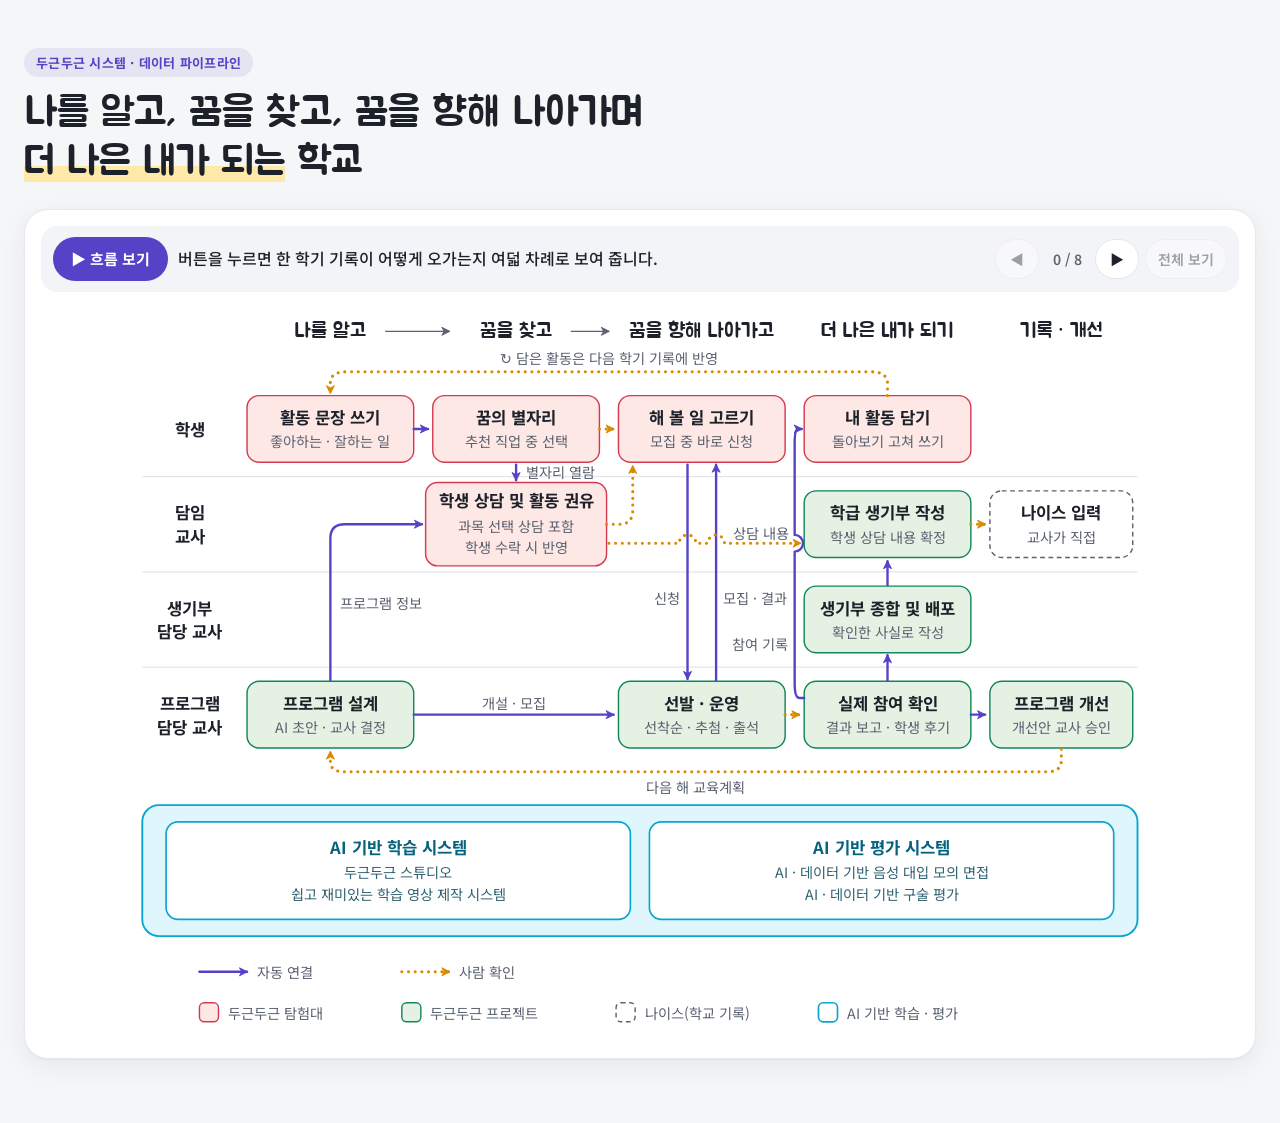
==== commit f1969e51: "지도 페이지: 소개 문장 삭제, 체크 무늬 없는 깔끔한 디자인 Co-Authored-By: Claude Opus 5.5 <noreply@anthropic.com>" ====
--- a/map/index.html
+++ b/map/index.html
@@ -8,175 +8,48 @@
 <link rel="preconnect" href="https://fonts.googleapis.com">
 <link rel="stylesheet" href="https://fonts.googleapis.com/css2?family=Jua&family=Noto+Sans+KR:wght@400;500;700;900&display=swap">
 <style>
-/* 레이아웃: 큰 루프(나를 알고 → 꿈을 찾고 → 나아가고 → 더 나은 내가 되기)가 지도 테두리를 돌고, 그 안에 학생 · 선생님 · 두근두근 시스템 세 구역, 구역마다 작은 루프(단계가 보이는 노선)과 노선 사이 연결선. 휴대폰은 세로 카드. */
 :root{
-  --paper:#f6efe0; --card:#fffaf0; --ink:#2a2118; --sub:#5c4f40; --rule:#e2d4b8; --grid:#eee3cb;
-  --stu:#d63a50; --stu-bg:#fbe4da;
-  --tea:#13865a; --tea-bg:#e2eed0;
-  --sys:#5443c6; --sys-bg:#ebe3f4;
-  --sep:#6b5a48; --sep-bg:#f1e7d3;
-  --sea:#cfe9f3; --sea-deep:#a9d6e8; --shallow:#e4f5f8; --wave:#ffffff; --route:#c25e2a; --wood:#f6e7c8; --wood-ink:#7a4a24;
-  --big:#e59a00; --big-soft:#ffe7b0;
-  --hl:#fff3b0;
-  --ai:#0aa6d1; --ai-bg:#cdf3ff; --ai-card:#ffffff; --ai-ink:#06627d; --ai-sub:#2f6273;
+  --bg:#f5f6f8; --surface:#ffffff; --ink:#1d2129; --sub:#5b6270; --line:#e6e8ec; --soft:#f1f3f6; --accent:#5443c6; --hl:#ffe9a8;
   --f-display:'Jua','Noto Sans KR','Apple SD Gothic Neo',system-ui,sans-serif;
   --f-body:'Noto Sans KR','Apple SD Gothic Neo',system-ui,sans-serif;
 }
-@media (prefers-color-scheme: dark){:root:not([data-theme="light"]){
-  --paper:#0e1220; --card:#171d30; --ink:#eef1fa; --sub:#aab3c8; --rule:#2a3350; --grid:#1a2136;
-  --stu:#ff7a8a; --stu-bg:#2c1820; --tea:#36c98a; --tea-bg:#112619; --sys:#9a86ff; --sys-bg:#1d1a3a; --sep:#a4acbb; --sep-bg:#1b2030; --sea:#12304a; --sea-deep:#0d2538; --shallow:#1a3d57; --wave:#2b5878; --route:#ff9a5c; --wood:#3a2c1c; --wood-ink:#f3d6a8; --big:#ffc23d; --big-soft:#3d3214;
-  --hl:#3b3413; --ai:#0aa6d1; --ai-bg:#bdefff; --ai-card:#f4fdff; --ai-ink:#06627d; --ai-sub:#2f6273; color-scheme:dark }}
-:root[data-theme="dark"]{
-  --paper:#0e1220; --card:#171d30; --ink:#eef1fa; --sub:#aab3c8; --rule:#2a3350; --grid:#1a2136;
-  --stu:#ff7a8a; --stu-bg:#2c1820; --tea:#36c98a; --tea-bg:#112619; --sys:#9a86ff; --sys-bg:#1d1a3a; --sep:#a4acbb; --sep-bg:#1b2030; --sea:#12304a; --sea-deep:#0d2538; --shallow:#1a3d57; --wave:#2b5878; --route:#ff9a5c; --wood:#3a2c1c; --wood-ink:#f3d6a8; --big:#ffc23d; --big-soft:#3d3214;
-  --hl:#3b3413; --ai:#0aa6d1; --ai-bg:#bdefff; --ai-card:#f4fdff; --ai-ink:#06627d; --ai-sub:#2f6273; color-scheme:dark }
-*{box-sizing:border-box}
-body{background:var(--paper);color:var(--ink);font-family:var(--f-body);font-size:15px;line-height:1.6;
-  background-image:linear-gradient(var(--grid) 1px,transparent 1px),linear-gradient(90deg,var(--grid) 1px,transparent 1px);background-size:28px 28px}
-.wrap{max-width:1320px;margin:0 auto;padding-left:max(16px,env(safe-area-inset-left,0px));padding-right:max(16px,env(safe-area-inset-right,0px));padding-block:18px 48px}
-header.top{display:flex;align-items:center;gap:14px;flex-wrap:wrap;justify-content:space-between}
-.brand{display:flex;align-items:center;gap:10px}
-.logo{width:40px;height:40px;position:relative}
-.logo i{position:absolute;width:22px;height:22px;border-radius:50%;border:4px solid}
-.logo i:nth-child(1){left:9px;top:0;border-color:var(--stu)} .logo i:nth-child(2){left:0;top:15px;border-color:var(--tea)} .logo i:nth-child(3){left:18px;top:15px;border-color:var(--sys)}
-.brand b{font-family:var(--f-display);font-size:22px;font-weight:400}
-.brand small{display:block;color:var(--sub);font-size:12px;margin-top:-4px}
-.who{display:flex;gap:4px;background:var(--card);border:1px solid var(--rule);border-radius:999px;padding:4px;align-items:center}
-.who button{font:inherit;font-size:13px;border:0;background:transparent;color:var(--sub);padding:7px 12px;border-radius:999px;cursor:pointer;min-height:36px}
-.who button[aria-pressed="true"]{background:var(--ink);color:var(--paper);font-weight:700}
-.who-l{font-size:12px;color:var(--sub);margin:0 4px 0 8px}
-.hero{display:grid;grid-template-columns:1fr auto;gap:18px;align-items:end;margin:22px 0 14px}
-.hero h1{font-family:var(--f-display);font-weight:400;font-size:clamp(27px,4vw,42px);line-height:1.18;margin:0;text-wrap:balance}
-.hero h1 em{font-style:normal;background:linear-gradient(transparent 62%,var(--hl) 0)}
-.hero p{margin:8px 0 0;color:var(--sub);max-width:64ch}
-.login{display:flex;flex-direction:column;align-items:flex-end;gap:6px}
-.gbtn{display:inline-flex;align-items:center;gap:10px;font:inherit;font-weight:700;border:2px solid var(--ink);background:var(--card);color:var(--ink);border-radius:14px;padding:11px 18px;cursor:pointer;box-shadow:4px 4px 0 var(--ink);min-height:48px}
-.gbtn:active{transform:translate(2px,2px);box-shadow:2px 2px 0 var(--ink)}
-.gbtn svg{width:20px;height:20px}
-.login small{color:var(--sub);font-size:12px}
-.me{display:none;align-items:center;gap:10px;background:var(--card);border:1px solid var(--rule);border-radius:14px;padding:8px 14px}
-.me .av{width:32px;height:32px;border-radius:50%;color:#fff;display:grid;place-items:center;font-family:var(--f-display)}
-body.in .gbtn{display:none} body.in .me{display:flex}
-.quick{display:none;gap:8px;flex-wrap:wrap;margin:0 0 14px}
-body.in .quick{display:flex}
-.quick a{display:inline-flex;align-items:center;gap:8px;text-decoration:none;color:var(--ink);background:var(--card);border:1px solid var(--rule);border-radius:999px;padding:8px 14px;font-weight:500;min-height:40px}
-.quick a i{width:12px;height:12px;border-radius:50%}
-.board{display:grid;grid-template-columns:minmax(0,1fr) 320px;gap:16px;align-items:start}
-.mapbox{background:transparent;border:0;padding:0}
-@media (prefers-color-scheme: dark){:root:not([data-theme="light"]) .mapbox{--card:#fffaf0;--ink:#2a2118;--sub:#5c4f40;--stu:#d63a50;--stu-bg:#fbe4da;--tea:#13865a;--tea-bg:#e2eed0;--sys:#5443c6;--sys-bg:#ebe3f4;--sep:#6b5a48;--sep-bg:#f1e7d3;--shallow:#e4f5f0;--route:#b0532a;--wood:#f6e7c8;--wood-ink:#7a4a24;--big:#d98a00;--big-soft:#ffe7b0;--hl:#fff3b0;--paper:#f6efe0}}
-:root[data-theme="dark"] .mapbox{--card:#fffaf0;--ink:#2a2118;--sub:#5c4f40;--stu:#d63a50;--stu-bg:#fbe4da;--tea:#13865a;--tea-bg:#e2eed0;--sys:#5443c6;--sys-bg:#ebe3f4;--sep:#6b5a48;--sep-bg:#f1e7d3;--shallow:#e4f5f0;--route:#b0532a;--wood:#f6e7c8;--wood-ink:#7a4a24;--big:#d98a00;--big-soft:#ffe7b0;--hl:#fff3b0;--paper:#f6efe0}
-.mapbox svg{display:block;width:100%;height:auto}
-/* 지도 요소 */
-.bigtrack{fill:none;stroke:#ffffff;stroke-width:28;opacity:.45}
-.bigline{fill:none;stroke:#b5442c;stroke-width:5;stroke-linecap:round}
-.link-l.big{stroke:#b5442c!important;stroke-width:5}
-.link-l.plan{stroke-dasharray:6 7;opacity:.7}
-.boat{fill:#fff8e6;stroke:#7a4a24;stroke-width:1.6}
-.badge rect{fill:#7a4a24} .badge text{fill:#fff8e6;font-size:11.5px;font-weight:700}
-.flag text{font-family:var(--f-display);font-size:14px;fill:#b5442c}
-.lt{fill:none;stroke-width:2.4;stroke-linejoin:round}
-.stage rect{fill:var(--wood);stroke:var(--wood-ink);stroke-width:3}
-.stage text{font-family:var(--f-display);font-size:19px;fill:var(--wood-ink)}
-.island-shoal{fill:#8fd0c9;opacity:.5}
-.island-halo{fill:#f7e7b4;stroke:#7a4a24;stroke-width:2.4;stroke-linejoin:round}
-.coast{fill:none;stroke-width:1.6;stroke-dasharray:3 6;opacity:.7}
-.island{stroke:#7a4a24!important;stroke-width:2;stroke-linejoin:round}
-.compass circle{fill:var(--wood);stroke:var(--wood-ink);stroke-width:2.5}
-.compass path{fill:var(--route)} .compass text{font-size:13px;font-weight:700;fill:var(--wood-ink)}
-.ship path{fill:var(--wood);stroke:var(--wood-ink);stroke-width:2}
-.port-l{font-family:var(--f-display);font-size:18px;fill:var(--wood-ink)}
-.zone rect.bg{stroke-width:2.5}
-.zone.sep .bg{stroke-dasharray:10 8}
-.sepnote{font-size:12.5px;fill:var(--sub)}
-.zname{font-family:var(--f-display);font-size:25px}
-.zsub{font-size:13px;fill:var(--sub)}
-.cell{cursor:pointer;transition:opacity .2s}
-.cell rect.box{fill:var(--card);stroke-width:2}
-.cell .ttl{font-family:var(--f-display);font-size:17.5px;fill:var(--ink)}
-.cell .app{font-size:11px;fill:var(--sub)}
-.cell .rail{fill:none;stroke-width:5;stroke-linecap:round;stroke-linejoin:round}
-.cell .dot{stroke-width:3.5}
-.cell .stp{font-size:13px;font-weight:500;fill:var(--ink)}
-.cell .stp.link{font-weight:700}
-.cell .chip{font-size:10.5px;font-weight:700}
-.cell:hover rect.box,.cell.sel rect.box{fill:var(--hl)}
-.cell:focus{outline:none} .cell:focus-visible rect.box{stroke-width:4}
-.link-l{fill:none;stroke-width:3;opacity:.8;transition:opacity .2s,stroke-width .2s}
-body.focus .link-l:not(.on){opacity:.18}
-
-.link-l.on{opacity:1;stroke-width:4.5}
-body.focus .cell:not(.sel):not(.rel) :is(text,.rail,.dot,path){opacity:.38}
-.hub rect{fill:var(--ink)} .hub text{fill:var(--paper);font-size:13px;font-weight:700}
-.channel{fill:#ffffff;opacity:.55;stroke:var(--wood-ink);stroke-width:2;stroke-dasharray:2 7}
-body.v-st .zone.tea,body.v-st .zone.sys{opacity:.55}
-body.v-te .zone.stu{opacity:.55}
-/* 패널 */
-.panel{background:var(--card);border:1px solid var(--rule);border-radius:22px;padding:18px;position:sticky;top:calc(env(safe-area-inset-top,0px) + 12px)}
-.tag{display:inline-flex;font-size:12px;font-weight:700;color:#fff;border-radius:999px;padding:3px 10px}
-.panel h2{font-family:var(--f-display);font-weight:400;font-size:26px;margin:10px 0 2px;line-height:1.2}
-.panel .app{color:var(--sub);font-size:13px;margin:0 0 10px}
-.panel h3{font-size:13px;color:var(--sub);margin:14px 0 6px;font-weight:700}
-.steps{list-style:none;margin:0;padding:0;counter-reset:s}
-.steps li{position:relative;padding:4px 0 4px 32px;counter-increment:s}
-.steps li::before{content:counter(s);position:absolute;left:0;top:5px;width:22px;height:22px;border-radius:50%;display:grid;place-items:center;font-size:12px;font-weight:700;color:#fff;background:var(--c)}
-.steps.loop li.lend::after{content:"↻ 다시 처음으로";display:block;font-size:12px;color:var(--sub)}
-.links{list-style:none;margin:0;padding:0;font-size:13.5px}
-.links li{padding:6px 0;border-top:1px solid var(--rule)}
-.links li:first-child{border-top:0}
-.links b{font-weight:700}
-.links .c{font-size:11.5px;color:var(--sub);display:block}
-.links button{font:inherit;font-size:13.5px;background:none;border:0;padding:0;color:var(--ink);text-decoration:underline;cursor:pointer}
-.kv{display:grid;grid-template-columns:auto 1fr;gap:6px 12px;font-size:13.5px;margin:14px 0}
-.kv dt{color:var(--sub)} .kv dd{margin:0;min-width:0;overflow-wrap:anywhere}
-.go{display:flex;gap:8px;flex-wrap:wrap}
-.go a,.go span{display:inline-flex;align-items:center;justify-content:center;min-height:44px;padding:0 16px;border-radius:12px;font-weight:700;text-decoration:none}
-.go a{background:var(--ink);color:var(--paper)}
-.go span{border:1.5px dashed var(--rule);color:var(--sub);font-weight:500}
-.legend{display:flex;gap:18px;flex-wrap:wrap;margin:14px 2px 0;font-size:13px;color:var(--sub);align-items:center}
-.legend svg{vertical-align:middle;margin-right:6px}
-.rules{display:grid;grid-template-columns:repeat(3,minmax(0,1fr));gap:12px;margin-top:22px}
-.rules div{background:var(--card);border:1px solid var(--rule);border-radius:18px;padding:14px 16px}
-.rules b{font-family:var(--f-display);font-weight:400;font-size:18px;display:block;margin-bottom:4px}
-.rules p,.rules .rl{margin:0;color:var(--sub);font-size:13.5px} .rules .rl{padding-left:1.1em} .rules .rl li{margin:2px 0}
-.cast{margin-top:26px}
-.cast h2{font-family:var(--f-display);font-weight:400;font-size:26px;margin:0 0 12px}
-.cast-g{display:grid;grid-template-columns:repeat(auto-fill,minmax(230px,1fr));gap:10px}
-.cast figure{margin:0;display:flex;gap:12px;align-items:center;background:var(--card);border:1px solid var(--rule);border-radius:18px;padding:10px 14px}
-.cast img{width:64px;height:64px;object-fit:contain;flex:none}
-.cast figcaption{min-width:0}
-.cast b{font-family:var(--f-display);font-weight:400;font-size:18px} .cast small{color:var(--sub);font-size:12px;margin-left:6px}
-.cast span{display:block;font-size:13.5px;color:var(--ink);word-break:keep-all;overflow-wrap:anywhere} .rules .rl li,.proto{word-break:keep-all}
-.hero-cast{display:flex;align-items:flex-end;gap:2px;margin-top:10px}
-.hero-cast img{width:58px;height:58px;object-fit:contain}
-.cards .lp img{width:34px;height:34px;object-fit:contain;vertical-align:middle;margin-right:6px}
-.cards{display:none}
-.proto{margin-top:20px;font-size:12px;color:var(--sub)}
-
-/* 데이터 흐름(큰 항로 네 단계 × 담임 · 학생 · 탐험대 · 프로젝트 · 담당 교사) — 2026-11-23 */
-.flow{margin-top:26px}
-.flow h2{font-family:var(--f-display);font-weight:400;font-size:26px;margin:0 0 4px}
-.flow .fsub{margin:0 0 12px;color:var(--sub);max-width:72ch}
-.flowbox{background:var(--card);border:1px solid var(--rule);border-radius:18px;padding:14px 10px;overflow-x:auto}
-.flowbox svg{display:block;width:100%;min-width:660px;max-width:1000px;margin:0 auto}
-.sparks .sg{filter:url(#fglow);fill-opacity:.85} .sparks .a{fill:var(--sys)} .sparks .g{fill:var(--big)} .sparks .sc{fill:#fff} .sparks .st1{fill-opacity:.7} .sparks .st2{fill-opacity:.4} 
-@media (prefers-reduced-motion: reduce){ .sparks{display:none} }
-.fswipe{display:none;margin:0 0 6px;font-size:13px;color:var(--sub);text-align:center}
-@media (max-width:700px){.fswipe{display:block}}
-.fl-h{font:400 17px var(--f-display);fill:var(--ink)} .fl-t{font:700 14px var(--f-body);fill:var(--ink)} .fl-s{font:400 12px var(--f-body);fill:var(--sub)}
-.fl-l{font:700 14px var(--f-body);fill:var(--ink)} .fl-l.e{fill:var(--stu)} .fl-l.g{fill:var(--tea)}
-.fb rect{stroke-width:1.2} .fb.p rect{fill:var(--card);stroke:var(--big)} .fb.e rect{fill:var(--stu-bg);stroke:var(--stu)} .fb.g rect{fill:var(--tea-bg);stroke:var(--tea)} .fb.x rect{fill:var(--ai-card);stroke:var(--ai);stroke-width:1.4} .fb.x .fl-t{fill:var(--ai-ink)} .fb.x .fl-s{fill:var(--ai-sub)}
-.fa{stroke:var(--sys);stroke-width:2;fill:none;stroke-linecap:round;stroke-linejoin:round} .fa.new{stroke-width:3.4} .fg{stroke:var(--big);stroke-width:2.6;stroke-dasharray:0.01 5.6;stroke-linecap:round;stroke-linejoin:round;fill:none} .flane{stroke:var(--rule);stroke-width:1} .flayer{fill:var(--ai-bg);stroke:var(--ai);stroke-width:1.6} .fhead{stroke:var(--sub);stroke-width:1;fill:none}
-
-/* 지도 = 데이터 파이프라인 그림(2026-11-23 PD "이 그림이 제일 좋네요. 이걸 기반으로 지도 다시") */
-.maphead{margin:18px 0 10px} .maphead h2{font-family:var(--f-display);font-weight:400;font-size:26px;margin:0} .maphead p{margin:2px 0 0;color:var(--sub)}
-.mapbox{background:var(--card);border:1px solid var(--rule);border-radius:22px;padding:14px 10px;overflow-x:auto}
-.mapbox .pmap{display:block;width:100%;min-width:820px;height:auto}
-.pbox,.hit{cursor:pointer} .pbox:hover rect,.pbox:focus rect{stroke-width:2.4} .pbox.sel rect{stroke-width:3.2} .pbox:focus,.hit:focus{outline:none}
-.hit{fill:transparent} .hit:hover,.hit.sel{fill:rgba(10,166,209,.12)}
-.others{display:flex;flex-wrap:wrap;align-items:center;gap:8px;margin-top:12px} .others b{font-family:var(--f-display);font-weight:400;font-size:17px;margin-right:4px}
-.others button{border:1px solid var(--rule);background:var(--card);color:var(--ink);border-radius:999px;padding:8px 14px;min-height:40px;font:500 14px var(--f-body);cursor:pointer}
-.others button:hover{border-color:var(--big)}
-
+@media (prefers-color-scheme: dark){:root:not([data-theme="light"]){--bg:#111318;--surface:#1a1d24;--ink:#eef0f4;--sub:#a7adb9;--line:#2a2e38;--soft:#22262f;--accent:#9a8cff;--hl:#5a4a12;color-scheme:dark}}
+:root[data-theme="dark"]{--bg:#111318;--surface:#1a1d24;--ink:#eef0f4;--sub:#a7adb9;--line:#2a2e38;--soft:#22262f;--accent:#9a8cff;--hl:#5a4a12;color-scheme:dark}
+body{background:var(--bg);color:var(--ink);font-family:var(--f-body);font-size:15px;line-height:1.6;-webkit-font-smoothing:antialiased}
+.wrap{max-width:1240px;margin:0 auto;padding-left:max(16px,env(safe-area-inset-left,0px));padding-right:max(16px,env(safe-area-inset-right,0px));padding-block:40px 56px}
+.ph{margin:0 0 22px}
+.eyebrow{display:inline-block;font:700 13px var(--f-body);letter-spacing:.02em;color:var(--accent);background:color-mix(in srgb,var(--accent) 10%,transparent);padding:5px 12px;border-radius:999px;margin-bottom:12px}
+.ph h1{font-family:var(--f-display);font-weight:400;font-size:clamp(26px,3.4vw,40px);line-height:1.22;margin:0;text-wrap:balance}
+.ph h1 em{font-style:normal;background:linear-gradient(transparent 60%,var(--hl) 0)}
+/* 그림 카드(그림 색은 밝은 판으로 고정) */
+.mapbox{--card:#ffffff;--paper:#f3f4f7;--ink:#1d2129;--sub:#5b6270;--rule:#e3e6eb;--stu:#d63a50;--stu-bg:#fde8e6;--tea:#13865a;--tea-bg:#e4f1e3;--sys:#5443c6;--big:#d98a00;--ai:#0aa6d1;--ai-bg:#dff6fd;--ai-card:#ffffff;--ai-ink:#06627d;--ai-sub:#2f6273;
+  background:#fff;color:#1d2129;border:1px solid var(--line);border-radius:24px;padding:16px 16px 10px;box-shadow:0 1px 2px rgba(16,24,40,.04),0 8px 28px rgba(16,24,40,.06);overflow-x:auto}
+.sparks .sg{filter:url(#fglow);fill-opacity:.85}
+.sparks .a{fill:var(--sys)}
+.sparks .g{fill:var(--big)}
+.sparks .sc{fill:#fff}
+.sparks .st1{fill-opacity:.7}
+.sparks .st2{fill-opacity:.4}
+.sparks{display:none}
+.fl-h{font:400 17px var(--f-display);fill:var(--ink)}
+.fl-t{font:700 14px var(--f-body);fill:var(--ink)}
+.fl-s{font:400 12px var(--f-body);fill:var(--sub)}
+.fl-l{font:700 14px var(--f-body);fill:var(--ink)}
+.fl-l.e{fill:var(--stu)}
+.fl-l.g{fill:var(--tea)}
+.fb rect{stroke-width:1.2}
+.fb.p rect{fill:var(--card);stroke:var(--big)}
+.fb.e rect{fill:var(--stu-bg);stroke:var(--stu)}
+.fb.g rect{fill:var(--tea-bg);stroke:var(--tea)}
+.fb.x rect{fill:var(--ai-card);stroke:var(--ai);stroke-width:1.4}
+.fb.x .fl-t{fill:var(--ai-ink)}
+.fb.x .fl-s{fill:var(--ai-sub)}
+.fa{stroke:var(--sys);stroke-width:2;fill:none;stroke-linecap:round;stroke-linejoin:round}
+.fa.new{stroke-width:3.4}
+.fg{stroke:var(--big);stroke-width:2.6;stroke-dasharray:0.01 5.6;stroke-linecap:round;stroke-linejoin:round;fill:none}
+.flane{stroke:var(--rule);stroke-width:1}
+.flayer{fill:var(--ai-bg);stroke:var(--ai);stroke-width:1.6}
+.fhead{stroke:var(--sub);stroke-width:1;fill:none}
 /* 흐름 보기(2026-11-23 3-way: Codex gpt-6.2-astra · Gemini gemini-4-neon-high · 총괄) — 멈춘 채 시작, 누르면 일곱 차례, 한 바퀴 뒤 멈춤 */
 .playbar{position:sticky;left:0;top:0;z-index:2;display:flex;flex-wrap:wrap;align-items:center;gap:10px;margin:0 0 10px;padding:10px 12px;border-radius:16px;background:var(--paper);border:1px solid var(--rule)}
 .pl-main{border:0;border-radius:999px;padding:10px 18px;min-height:44px;background:var(--sys);color:#fff;font:700 15px var(--f-body);cursor:pointer}
@@ -190,52 +63,30 @@
 .pmap.playing .pbox:not(.on),.pmap.playing .arw:not(.on),.pmap.playing .alab:not(.on){opacity:.22}
 .pmap.playing .flayer,.pmap.playing .fb.x{opacity:.35}
 .pmap.playing .pbox.on rect{stroke-width:3}
-.pmap.playing .fa.arw.on{stroke-width:2.6} .pmap.playing .fg.arw.on{stroke-width:3.2}
-.pmap .bridge{stroke:var(--card);stroke-width:8;fill:none} .fb.n rect{fill:var(--card);stroke:var(--sub);stroke-dasharray:4 3} .pmap.playing .bridge{opacity:1}
+.pmap.playing .fa.arw.on{stroke-width:2.6}
+.pmap.playing .fg.arw.on{stroke-width:3.2}
+.pmap .bridge{stroke:var(--card);stroke-width:8;fill:none}
+.fb.n rect{fill:var(--card);stroke:var(--sub);stroke-dasharray:4 3}
+.pmap.playing .bridge{opacity:1}
 .pmap .sparks path{fill:none;stroke-linecap:round;stroke-linejoin:round;pointer-events:none}
-.pmap .sparks .pipe{stroke-width:9;opacity:.26} .pmap .sparks .pipe.a{stroke:var(--sys)} .pmap .sparks .pipe.g{stroke:var(--big)}
+.pmap .sparks .pipe{stroke-width:9;opacity:.26}
+.pmap .sparks .pipe.a{stroke:var(--sys)}
+.pmap .sparks .pipe.g{stroke:var(--big)}
 .pmap .sparks .run{stroke:#fff;stroke-width:2.4;stroke-dasharray:2.5 11;opacity:0;transition:opacity .6s ease}
 .pmap .sparks .run.go{opacity:.95;animation:pmflow .75s linear infinite}
+.mapbox .pmap{display:block;width:100%;min-width:820px;height:auto}
+.playbar{border:0;background:var(--paper);margin:0 0 6px}
 @keyframes pmflow{from{stroke-dashoffset:13.5}to{stroke-dashoffset:0}}
-@media (max-width:1000px){ .board{grid-template-columns:1fr} .panel{position:static} }
-@media (max-width:680px){
-  .hero{grid-template-columns:1fr} .login{align-items:stretch} .gbtn{justify-content:center}
-  .cards{display:block} .rules{grid-template-columns:1fr} .who-l{display:none}
-}
-/* 휴대폰 카드 */
-.big-m{background:var(--card);border:2px solid var(--big);border-radius:18px;padding:10px 14px;margin-bottom:12px;font-family:var(--f-display);font-size:17px;text-align:center}
-.big-m span{color:var(--big)}
-.cards .z{border-radius:20px;padding:14px;margin-bottom:12px;border:2px solid var(--c);background:var(--bgc)}
-.cards h3{font-family:var(--f-display);font-weight:400;font-size:21px;margin:0;color:var(--c)}
-.cards .zs{font-size:13px;color:var(--sub);margin:0 0 4px}
-.cards .lp{display:block;width:100%;text-align:left;font:inherit;background:var(--card);border:1px solid var(--rule);border-radius:14px;padding:10px 12px;margin-top:10px;color:var(--ink);cursor:pointer}
-.cards .lp b{font-family:var(--f-display);font-weight:400;font-size:17px}
-.cards .lp small{color:var(--sub);font-size:12px;margin-left:6px}
-.cards .lp ol{margin:6px 0 0;padding:0;list-style:none;display:flex;flex-wrap:wrap;gap:4px 0;font-size:13px}
-.cards .lp li::after{content:"→";color:var(--c);margin:0 6px}
-.cards .lp li:last-child::after{content:"";}
-.cards .lp li.link{font-weight:700;text-decoration:underline;text-decoration-color:var(--c);text-underline-offset:3px}
-
-.starband{position:relative;margin:-4px 0 12px;border-radius:14px;overflow:hidden;height:92px}
-.starband img{width:100%;height:100%;object-fit:cover;display:block}
-.starband span{position:absolute;left:12px;bottom:9px;color:#fff8e6;font-family:var(--f-display);font-size:16px;text-shadow:0 1px 4px #0008}
-
-.pipe-hero{padding:28px 0 6px} .pipe-hero h1{margin:0 0 10px} .pipe-hero p{margin:0;max-width:760px;color:var(--sub)}
-.pipe-wrap .mapbox{margin-top:8px}
-
-/* 흐름 보기: 재생 막대 + 그림 + 범례가 한 화면에(넓은 화면) */
 @media (min-width:900px){
   .mapbox .pmap{width:auto;min-width:0;max-width:100%;height:calc(100vh - 150px);max-height:calc((100vw - 96px) * .7326);min-height:420px;margin:0 auto}
 }
+@media (prefers-reduced-motion: reduce){.mapbox .sparks .run{animation:none}}
 </style>
 
 </head>
 <body>
-<div class="wrap pipe-wrap">
-  <section class="pipe-hero"><h1>나를 알고, 꿈을 찾고, 꿈을 향해 나아가며<br><em>더 나은 내가 되는</em> 학교</h1>
-    <p>학생과 담임 교사 · 프로그램 담당 교사 · 생기부 담당 교사가 두근두근 탐험대와 두근두근 프로젝트로 기록을 주고받습니다. 두근두근 스튜디오와 모의 면접 · 구술평가는 AI 기반 학습 · 평가 시스템으로 따로 사용합니다.</p>
-  </section>
-  <div class="maphead"><h2>두근두근 시스템 - 데이터 파이프라인</h2></div>
+<div class="wrap">
+  <header class="ph"><span class="eyebrow">두근두근 시스템 · 데이터 파이프라인</span><h1>나를 알고, 꿈을 찾고, 꿈을 향해 나아가며<br><em>더 나은 내가 되는</em> 학교</h1></header>
   <div class="mapbox"><div class="playbar" id="playbar"><button type="button" class="pl-main" id="pl-play">▶ 흐름 보기</button><p class="pl-cap" id="pl-cap" aria-live="polite">버튼을 누르면 한 학기 기록이 어떻게 오가는지 여덟 차례로 보여 줍니다.</p><div class="pl-ctl"><button type="button" id="pl-prev" aria-label="이전" disabled>◀</button><span id="pl-n">0 / 8</span><button type="button" id="pl-next" aria-label="다음">▶</button><button type="button" id="pl-all" disabled>전체 보기</button></div></div><svg class="pmap" viewBox="0 0 860 630" role="img" aria-labelledby="pmT pmD"><title id="pmT">두근두근 시스템 - 데이터 파이프라인</title><desc id="pmD">가로는 나를 알고 · 꿈을 찾고 · 꿈을 향해 나아가고 · 더 나은 내가 되기 · 기록과 개선, 세로는 학생 · 담임 교사 · 생기부 담당 교사 · 프로그램 담당 교사. 칸 색은 쓰는 앱(빨강 탐험대, 초록 프로젝트, 회색 나이스), 보라 실선은 자동 연결, 노란 점선은 사람이 확인해야 넘어가는 연결.</desc><defs><filter id="fglow" x="-2" y="-2" width="5" height="5"><feGaussianBlur stdDeviation="3.4"/></filter><marker id="farr" viewBox="0 0 12 12" refX="10" refY="6" markerWidth="9" markerHeight="9" markerUnits="userSpaceOnUse" orient="auto-start-reverse"><path d="M1.5 1.5 L10.5 6 L1.5 10.5 L4 6 Z" fill="context-stroke" stroke="context-stroke" stroke-width="1" stroke-linejoin="round"/></marker></defs><text class="fl-h" x="170" y="28" text-anchor="middle" dominant-baseline="central">나를 알고</text><text class="fl-h" x="326" y="28" text-anchor="middle" dominant-baseline="central">꿈을 찾고</text><text class="fl-h" x="482" y="28" text-anchor="middle" dominant-baseline="central">꿈을 향해 나아가고</text><text class="fl-h" x="638" y="28" text-anchor="middle" dominant-baseline="central">더 나은 내가 되기</text><text class="fl-h" x="784" y="28" text-anchor="middle" dominant-baseline="central">기록 · 개선</text><line class="fhead" x1="216" y1="28" x2="270" y2="28" marker-end="url(#farr)"/><line class="fhead" x1="372" y1="28" x2="404" y2="28" marker-end="url(#farr)"/><line class="flane" x1="12" y1="150" x2="848" y2="150"/><line class="flane" x1="12" y1="230" x2="848" y2="230"/><line class="flane" x1="12" y1="310" x2="848" y2="310"/><text class="fl-l" x="52" y="110" text-anchor="middle" dominant-baseline="central">학생</text><text class="fl-l" x="52" y="180" text-anchor="middle" dominant-baseline="central">담임</text><text class="fl-l" x="52" y="200" text-anchor="middle" dominant-baseline="central">교사</text><text class="fl-l" x="52" y="260" text-anchor="middle" dominant-baseline="central">생기부</text><text class="fl-l" x="52" y="280" text-anchor="middle" dominant-baseline="central">담당 교사</text><text class="fl-l" x="52" y="340" text-anchor="middle" dominant-baseline="central">프로그램</text><text class="fl-l" x="52" y="360" text-anchor="middle" dominant-baseline="central">담당 교사</text><g data-k="S1" class="fb pbox e"><rect x="100" y="82" width="140" height="56" rx="10"/><text class="fl-t" x="170.0" y="100.0" text-anchor="middle" dominant-baseline="central">활동 문장 쓰기</text><text class="fl-s" x="170.0" y="120.0" text-anchor="middle" dominant-baseline="central">좋아하는 · 잘하는 일</text></g><g data-k="S2" class="fb pbox e"><rect x="256" y="82" width="140" height="56" rx="10"/><text class="fl-t" x="326.0" y="100.0" text-anchor="middle" dominant-baseline="central">꿈의 별자리</text><text class="fl-s" x="326.0" y="120.0" text-anchor="middle" dominant-baseline="central">추천 직업 중 선택</text></g><g data-k="S3" class="fb pbox e"><rect x="412" y="82" width="140" height="56" rx="10"/><text class="fl-t" x="482.0" y="100.0" text-anchor="middle" dominant-baseline="central">해 볼 일 고르기</text><text class="fl-s" x="482.0" y="120.0" text-anchor="middle" dominant-baseline="central">모집 중 바로 신청</text></g><g data-k="S4" class="fb pbox e"><rect x="568" y="82" width="140" height="56" rx="10"/><text class="fl-t" x="638.0" y="100.0" text-anchor="middle" dominant-baseline="central">내 활동 담기</text><text class="fl-s" x="638.0" y="120.0" text-anchor="middle" dominant-baseline="central">돌아보기 고쳐 쓰기</text></g><g data-k="T2" class="fb pbox e"><rect x="250" y="155" width="152" height="70" rx="10"/><text class="fl-t" x="326.0" y="170.0" text-anchor="middle" dominant-baseline="central">학생 상담 및 활동 권유</text><text class="fl-s" x="326.0" y="191.0" text-anchor="middle" dominant-baseline="central">과목 선택 상담 포함</text><text class="fl-s" x="326.0" y="209.0" text-anchor="middle" dominant-baseline="central">학생 수락 시 반영</text></g><g data-k="T4" class="fb pbox g"><rect x="568" y="162" width="140" height="56" rx="10"/><text class="fl-t" x="638.0" y="180.0" text-anchor="middle" dominant-baseline="central">학급 생기부 작성</text><text class="fl-s" x="638.0" y="200.0" text-anchor="middle" dominant-baseline="central">학생 상담 내용 확정</text></g><g data-k="TN" class="fb pbox n"><rect x="724" y="162" width="120" height="56" rx="10"/><text class="fl-t" x="784.0" y="180.0" text-anchor="middle" dominant-baseline="central">나이스 입력</text><text class="fl-s" x="784.0" y="200.0" text-anchor="middle" dominant-baseline="central">교사가 직접</text></g><g data-k="R4" class="fb pbox g"><rect x="568" y="242" width="140" height="56" rx="10"/><text class="fl-t" x="638.0" y="260.0" text-anchor="middle" dominant-baseline="central">생기부 종합 및 배포</text><text class="fl-s" x="638.0" y="280.0" text-anchor="middle" dominant-baseline="central">확인한 사실로 작성</text></g><g data-k="P1" class="fb pbox g"><rect x="100" y="322" width="140" height="56" rx="10"/><text class="fl-t" x="170.0" y="340.0" text-anchor="middle" dominant-baseline="central">프로그램 설계</text><text class="fl-s" x="170.0" y="360.0" text-anchor="middle" dominant-baseline="central">AI 초안 · 교사 결정</text></g><g data-k="P3" class="fb pbox g"><rect x="412" y="322" width="140" height="56" rx="10"/><text class="fl-t" x="482.0" y="340.0" text-anchor="middle" dominant-baseline="central">선발 · 운영</text><text class="fl-s" x="482.0" y="360.0" text-anchor="middle" dominant-baseline="central">선착순 · 추첨 · 출석</text></g><g data-k="P4" class="fb pbox g"><rect x="568" y="322" width="140" height="56" rx="10"/><text class="fl-t" x="638.0" y="340.0" text-anchor="middle" dominant-baseline="central">실제 참여 확인</text><text class="fl-s" x="638.0" y="360.0" text-anchor="middle" dominant-baseline="central">결과 보고 · 학생 후기</text></g><g data-k="PI" class="fb pbox g"><rect x="724" y="322" width="120" height="56" rx="10"/><text class="fl-t" x="784.0" y="340.0" text-anchor="middle" dominant-baseline="central">프로그램 개선</text><text class="fl-s" x="784.0" y="360.0" text-anchor="middle" dominant-baseline="central">개선안 교사 승인</text></g><path class="fa arw" data-k="k1" d="M240 110 L252 110" marker-end="url(#farr)"/><path class="fa arw" data-k="k2" d="M326 140 L326 153" marker-end="url(#farr)"/><path class="fg arw" data-k="k3" d="M396 110 L408 110" marker-end="url(#farr)"/><path class="fg arw" data-k="k4" d="M402 190 L413 190 Q424 190 424 178 L424 141" marker-end="url(#farr)"/><path class="fa arw" data-k="k5" d="M170 321 L170 202 Q170 190 182 190 L247 190" marker-end="url(#farr)"/><path class="fa arw" data-k="k6" d="M240 350 L408 350" marker-end="url(#farr)"/><path class="fg arw" data-k="k7" d="M552 350 L564 350" marker-end="url(#farr)"/><path class="fa arw" data-k="k8" d="M638 321 L638 300" marker-end="url(#farr)"/><path class="fa arw" data-k="k9" d="M638 241 L638 221" marker-end="url(#farr)"/><path class="fa arw" data-k="k10" d="M470 140 L470 320" marker-end="url(#farr)"/><path class="fa arw" data-k="k11" d="M494 321 L494 140" marker-end="url(#farr)"/><path class="fa arw" data-k="k12" d="M568 336 L564 336 Q560 336 560 324 L560 213 A7 7 0 0 0 560 199 L560 122 Q560 110 563 110 L566 110" marker-end="url(#farr)"/><path class="fg arw" data-k="k15" d="M708 190 L720 190" marker-end="url(#farr)"/><path class="fa arw" data-k="k16" d="M708 350 L720 350" marker-end="url(#farr)"/><path class="fg arw" data-k="k17" d="M784 379 L784 388.5 Q784 398 772 398 L182 398 Q170 398 170 389.5 L170 381" marker-end="url(#farr)"/><path class="fg arw" data-k="k14" d="M404 206 L463 206 A7 7 0 0 1 477 206 L487 206 A7 7 0 0 1 501 206 L565 206" marker-end="url(#farr)"/><path class="fg arw" data-k="k13" d="M638 82 L638 72 Q638 62 624 62 L184 62 Q170 62 170 71 L170 80" marker-end="url(#farr)"/><text class="fl-s alab" data-k="k13" x="404" y="50" text-anchor="middle" dominant-baseline="central">↻ 담은 활동은 다음 학기 기록에 반영</text><text class="fl-s alab" data-k="k10" x="464" y="252" text-anchor="end" dominant-baseline="central">신청</text><text class="fl-s alab" data-k="k11" x="500" y="252" dominant-baseline="central">모집 · 결과</text><text class="fl-s alab" data-k="k5" x="178" y="256" dominant-baseline="central">프로그램 정보</text><text class="fl-s alab" data-k="k6" x="324" y="340" text-anchor="middle" dominant-baseline="central">개설 · 모집</text><text class="fl-s alab" data-k="k12" x="554" y="290" text-anchor="end" dominant-baseline="central">참여 기록</text><text class="fl-s alab" data-k="k2" x="334" y="146" dominant-baseline="central">별자리 열람</text><text class="fl-s alab" data-k="k14" x="532" y="197" text-anchor="middle" dominant-baseline="central">상담 내용</text><text class="fl-s alab" data-k="k17" x="477" y="410" text-anchor="middle" dominant-baseline="central">다음 해 교육계획</text><rect class="flayer" x="12" y="426" width="836" height="110" rx="14"/><g class="fb pbox x"><rect x="32" y="440" width="390" height="82" rx="10"/><text class="fl-t" x="227.0" y="461.0" text-anchor="middle" dominant-baseline="central">AI 기반 학습 시스템</text><text class="fl-s" x="227.0" y="482.0" text-anchor="middle" dominant-baseline="central">두근두근 스튜디오</text><text class="fl-s" x="227.0" y="500.0" text-anchor="middle" dominant-baseline="central">쉽고 재미있는 학습 영상 제작 시스템</text></g><g class="fb x"><rect x="438" y="440" width="390" height="82" rx="10"/><text class="fl-t" x="633.0" y="461.0" text-anchor="middle" dominant-baseline="central">AI 기반 평가 시스템</text><text class="fl-s" x="633.0" y="482.0" text-anchor="middle" dominant-baseline="central">AI · 데이터 기반 음성 대입 모의 면접</text><text class="fl-s" x="633.0" y="500.0" text-anchor="middle" dominant-baseline="central">AI · 데이터 기반 구술 평가</text></g><g class="sparks" id="sparks" aria-hidden="true"></g><line class="fa" x1="60" y1="566" x2="100" y2="566" marker-end="url(#farr)"/><text class="fl-s" x="108" y="566" dominant-baseline="central">자동 연결</text><line class="fg" x1="230" y1="566" x2="270" y2="566" marker-end="url(#farr)"/><text class="fl-s" x="278" y="566" dominant-baseline="central">사람 확인</text><g class="fb e"><rect x="60" y="592" width="16" height="16" rx="4"/></g><text class="fl-s" x="84" y="600" dominant-baseline="central">두근두근 탐험대</text><g class="fb g"><rect x="230" y="592" width="16" height="16" rx="4"/></g><text class="fl-s" x="254" y="600" dominant-baseline="central">두근두근 프로젝트</text><g class="fb n"><rect x="410" y="592" width="16" height="16" rx="4"/></g><text class="fl-s" x="434" y="600" dominant-baseline="central">나이스(학교 기록)</text><g class="fb x"><rect x="580" y="592" width="16" height="16" rx="4"/></g><text class="fl-s" x="604" y="600" dominant-baseline="central">AI 기반 학습 · 평가</text></svg></div>
 </div>
 <script>
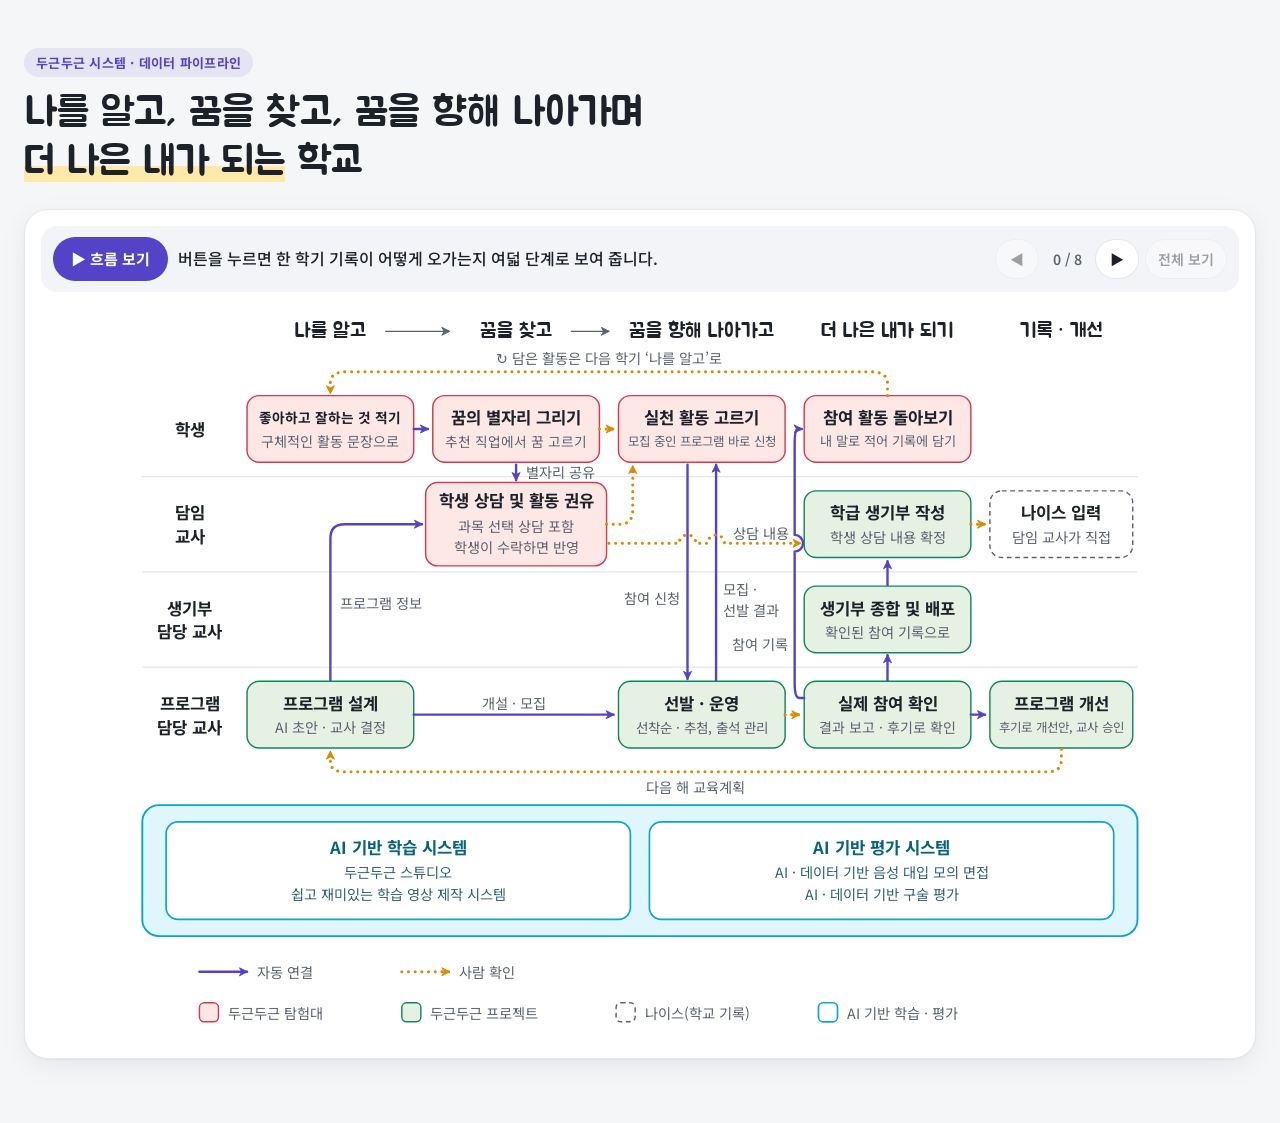
==== commit b2c18b53: "어색한 표현 고침(실천 활동 · 칸 이름 · 화살표 · 흐름 자막), Solar + Gemini 검토 Co-Authored-By: Claude Opus 5.5 <noreply@an" ====
--- a/map/index.html
+++ b/map/index.html
@@ -87,7 +87,7 @@
 <body>
 <div class="wrap">
   <header class="ph"><span class="eyebrow">두근두근 시스템 · 데이터 파이프라인</span><h1>나를 알고, 꿈을 찾고, 꿈을 향해 나아가며<br><em>더 나은 내가 되는</em> 학교</h1></header>
-  <div class="mapbox"><div class="playbar" id="playbar"><button type="button" class="pl-main" id="pl-play">▶ 흐름 보기</button><p class="pl-cap" id="pl-cap" aria-live="polite">버튼을 누르면 한 학기 기록이 어떻게 오가는지 여덟 차례로 보여 줍니다.</p><div class="pl-ctl"><button type="button" id="pl-prev" aria-label="이전" disabled>◀</button><span id="pl-n">0 / 8</span><button type="button" id="pl-next" aria-label="다음">▶</button><button type="button" id="pl-all" disabled>전체 보기</button></div></div><svg class="pmap" viewBox="0 0 860 630" role="img" aria-labelledby="pmT pmD"><title id="pmT">두근두근 시스템 - 데이터 파이프라인</title><desc id="pmD">가로는 나를 알고 · 꿈을 찾고 · 꿈을 향해 나아가고 · 더 나은 내가 되기 · 기록과 개선, 세로는 학생 · 담임 교사 · 생기부 담당 교사 · 프로그램 담당 교사. 칸 색은 쓰는 앱(빨강 탐험대, 초록 프로젝트, 회색 나이스), 보라 실선은 자동 연결, 노란 점선은 사람이 확인해야 넘어가는 연결.</desc><defs><filter id="fglow" x="-2" y="-2" width="5" height="5"><feGaussianBlur stdDeviation="3.4"/></filter><marker id="farr" viewBox="0 0 12 12" refX="10" refY="6" markerWidth="9" markerHeight="9" markerUnits="userSpaceOnUse" orient="auto-start-reverse"><path d="M1.5 1.5 L10.5 6 L1.5 10.5 L4 6 Z" fill="context-stroke" stroke="context-stroke" stroke-width="1" stroke-linejoin="round"/></marker></defs><text class="fl-h" x="170" y="28" text-anchor="middle" dominant-baseline="central">나를 알고</text><text class="fl-h" x="326" y="28" text-anchor="middle" dominant-baseline="central">꿈을 찾고</text><text class="fl-h" x="482" y="28" text-anchor="middle" dominant-baseline="central">꿈을 향해 나아가고</text><text class="fl-h" x="638" y="28" text-anchor="middle" dominant-baseline="central">더 나은 내가 되기</text><text class="fl-h" x="784" y="28" text-anchor="middle" dominant-baseline="central">기록 · 개선</text><line class="fhead" x1="216" y1="28" x2="270" y2="28" marker-end="url(#farr)"/><line class="fhead" x1="372" y1="28" x2="404" y2="28" marker-end="url(#farr)"/><line class="flane" x1="12" y1="150" x2="848" y2="150"/><line class="flane" x1="12" y1="230" x2="848" y2="230"/><line class="flane" x1="12" y1="310" x2="848" y2="310"/><text class="fl-l" x="52" y="110" text-anchor="middle" dominant-baseline="central">학생</text><text class="fl-l" x="52" y="180" text-anchor="middle" dominant-baseline="central">담임</text><text class="fl-l" x="52" y="200" text-anchor="middle" dominant-baseline="central">교사</text><text class="fl-l" x="52" y="260" text-anchor="middle" dominant-baseline="central">생기부</text><text class="fl-l" x="52" y="280" text-anchor="middle" dominant-baseline="central">담당 교사</text><text class="fl-l" x="52" y="340" text-anchor="middle" dominant-baseline="central">프로그램</text><text class="fl-l" x="52" y="360" text-anchor="middle" dominant-baseline="central">담당 교사</text><g data-k="S1" class="fb pbox e"><rect x="100" y="82" width="140" height="56" rx="10"/><text class="fl-t" x="170.0" y="100.0" text-anchor="middle" dominant-baseline="central">활동 문장 쓰기</text><text class="fl-s" x="170.0" y="120.0" text-anchor="middle" dominant-baseline="central">좋아하는 · 잘하는 일</text></g><g data-k="S2" class="fb pbox e"><rect x="256" y="82" width="140" height="56" rx="10"/><text class="fl-t" x="326.0" y="100.0" text-anchor="middle" dominant-baseline="central">꿈의 별자리</text><text class="fl-s" x="326.0" y="120.0" text-anchor="middle" dominant-baseline="central">추천 직업 중 선택</text></g><g data-k="S3" class="fb pbox e"><rect x="412" y="82" width="140" height="56" rx="10"/><text class="fl-t" x="482.0" y="100.0" text-anchor="middle" dominant-baseline="central">해 볼 일 고르기</text><text class="fl-s" x="482.0" y="120.0" text-anchor="middle" dominant-baseline="central">모집 중 바로 신청</text></g><g data-k="S4" class="fb pbox e"><rect x="568" y="82" width="140" height="56" rx="10"/><text class="fl-t" x="638.0" y="100.0" text-anchor="middle" dominant-baseline="central">내 활동 담기</text><text class="fl-s" x="638.0" y="120.0" text-anchor="middle" dominant-baseline="central">돌아보기 고쳐 쓰기</text></g><g data-k="T2" class="fb pbox e"><rect x="250" y="155" width="152" height="70" rx="10"/><text class="fl-t" x="326.0" y="170.0" text-anchor="middle" dominant-baseline="central">학생 상담 및 활동 권유</text><text class="fl-s" x="326.0" y="191.0" text-anchor="middle" dominant-baseline="central">과목 선택 상담 포함</text><text class="fl-s" x="326.0" y="209.0" text-anchor="middle" dominant-baseline="central">학생 수락 시 반영</text></g><g data-k="T4" class="fb pbox g"><rect x="568" y="162" width="140" height="56" rx="10"/><text class="fl-t" x="638.0" y="180.0" text-anchor="middle" dominant-baseline="central">학급 생기부 작성</text><text class="fl-s" x="638.0" y="200.0" text-anchor="middle" dominant-baseline="central">학생 상담 내용 확정</text></g><g data-k="TN" class="fb pbox n"><rect x="724" y="162" width="120" height="56" rx="10"/><text class="fl-t" x="784.0" y="180.0" text-anchor="middle" dominant-baseline="central">나이스 입력</text><text class="fl-s" x="784.0" y="200.0" text-anchor="middle" dominant-baseline="central">교사가 직접</text></g><g data-k="R4" class="fb pbox g"><rect x="568" y="242" width="140" height="56" rx="10"/><text class="fl-t" x="638.0" y="260.0" text-anchor="middle" dominant-baseline="central">생기부 종합 및 배포</text><text class="fl-s" x="638.0" y="280.0" text-anchor="middle" dominant-baseline="central">확인한 사실로 작성</text></g><g data-k="P1" class="fb pbox g"><rect x="100" y="322" width="140" height="56" rx="10"/><text class="fl-t" x="170.0" y="340.0" text-anchor="middle" dominant-baseline="central">프로그램 설계</text><text class="fl-s" x="170.0" y="360.0" text-anchor="middle" dominant-baseline="central">AI 초안 · 교사 결정</text></g><g data-k="P3" class="fb pbox g"><rect x="412" y="322" width="140" height="56" rx="10"/><text class="fl-t" x="482.0" y="340.0" text-anchor="middle" dominant-baseline="central">선발 · 운영</text><text class="fl-s" x="482.0" y="360.0" text-anchor="middle" dominant-baseline="central">선착순 · 추첨 · 출석</text></g><g data-k="P4" class="fb pbox g"><rect x="568" y="322" width="140" height="56" rx="10"/><text class="fl-t" x="638.0" y="340.0" text-anchor="middle" dominant-baseline="central">실제 참여 확인</text><text class="fl-s" x="638.0" y="360.0" text-anchor="middle" dominant-baseline="central">결과 보고 · 학생 후기</text></g><g data-k="PI" class="fb pbox g"><rect x="724" y="322" width="120" height="56" rx="10"/><text class="fl-t" x="784.0" y="340.0" text-anchor="middle" dominant-baseline="central">프로그램 개선</text><text class="fl-s" x="784.0" y="360.0" text-anchor="middle" dominant-baseline="central">개선안 교사 승인</text></g><path class="fa arw" data-k="k1" d="M240 110 L252 110" marker-end="url(#farr)"/><path class="fa arw" data-k="k2" d="M326 140 L326 153" marker-end="url(#farr)"/><path class="fg arw" data-k="k3" d="M396 110 L408 110" marker-end="url(#farr)"/><path class="fg arw" data-k="k4" d="M402 190 L413 190 Q424 190 424 178 L424 141" marker-end="url(#farr)"/><path class="fa arw" data-k="k5" d="M170 321 L170 202 Q170 190 182 190 L247 190" marker-end="url(#farr)"/><path class="fa arw" data-k="k6" d="M240 350 L408 350" marker-end="url(#farr)"/><path class="fg arw" data-k="k7" d="M552 350 L564 350" marker-end="url(#farr)"/><path class="fa arw" data-k="k8" d="M638 321 L638 300" marker-end="url(#farr)"/><path class="fa arw" data-k="k9" d="M638 241 L638 221" marker-end="url(#farr)"/><path class="fa arw" data-k="k10" d="M470 140 L470 320" marker-end="url(#farr)"/><path class="fa arw" data-k="k11" d="M494 321 L494 140" marker-end="url(#farr)"/><path class="fa arw" data-k="k12" d="M568 336 L564 336 Q560 336 560 324 L560 213 A7 7 0 0 0 560 199 L560 122 Q560 110 563 110 L566 110" marker-end="url(#farr)"/><path class="fg arw" data-k="k15" d="M708 190 L720 190" marker-end="url(#farr)"/><path class="fa arw" data-k="k16" d="M708 350 L720 350" marker-end="url(#farr)"/><path class="fg arw" data-k="k17" d="M784 379 L784 388.5 Q784 398 772 398 L182 398 Q170 398 170 389.5 L170 381" marker-end="url(#farr)"/><path class="fg arw" data-k="k14" d="M404 206 L463 206 A7 7 0 0 1 477 206 L487 206 A7 7 0 0 1 501 206 L565 206" marker-end="url(#farr)"/><path class="fg arw" data-k="k13" d="M638 82 L638 72 Q638 62 624 62 L184 62 Q170 62 170 71 L170 80" marker-end="url(#farr)"/><text class="fl-s alab" data-k="k13" x="404" y="50" text-anchor="middle" dominant-baseline="central">↻ 담은 활동은 다음 학기 기록에 반영</text><text class="fl-s alab" data-k="k10" x="464" y="252" text-anchor="end" dominant-baseline="central">신청</text><text class="fl-s alab" data-k="k11" x="500" y="252" dominant-baseline="central">모집 · 결과</text><text class="fl-s alab" data-k="k5" x="178" y="256" dominant-baseline="central">프로그램 정보</text><text class="fl-s alab" data-k="k6" x="324" y="340" text-anchor="middle" dominant-baseline="central">개설 · 모집</text><text class="fl-s alab" data-k="k12" x="554" y="290" text-anchor="end" dominant-baseline="central">참여 기록</text><text class="fl-s alab" data-k="k2" x="334" y="146" dominant-baseline="central">별자리 열람</text><text class="fl-s alab" data-k="k14" x="532" y="197" text-anchor="middle" dominant-baseline="central">상담 내용</text><text class="fl-s alab" data-k="k17" x="477" y="410" text-anchor="middle" dominant-baseline="central">다음 해 교육계획</text><rect class="flayer" x="12" y="426" width="836" height="110" rx="14"/><g class="fb pbox x"><rect x="32" y="440" width="390" height="82" rx="10"/><text class="fl-t" x="227.0" y="461.0" text-anchor="middle" dominant-baseline="central">AI 기반 학습 시스템</text><text class="fl-s" x="227.0" y="482.0" text-anchor="middle" dominant-baseline="central">두근두근 스튜디오</text><text class="fl-s" x="227.0" y="500.0" text-anchor="middle" dominant-baseline="central">쉽고 재미있는 학습 영상 제작 시스템</text></g><g class="fb x"><rect x="438" y="440" width="390" height="82" rx="10"/><text class="fl-t" x="633.0" y="461.0" text-anchor="middle" dominant-baseline="central">AI 기반 평가 시스템</text><text class="fl-s" x="633.0" y="482.0" text-anchor="middle" dominant-baseline="central">AI · 데이터 기반 음성 대입 모의 면접</text><text class="fl-s" x="633.0" y="500.0" text-anchor="middle" dominant-baseline="central">AI · 데이터 기반 구술 평가</text></g><g class="sparks" id="sparks" aria-hidden="true"></g><line class="fa" x1="60" y1="566" x2="100" y2="566" marker-end="url(#farr)"/><text class="fl-s" x="108" y="566" dominant-baseline="central">자동 연결</text><line class="fg" x1="230" y1="566" x2="270" y2="566" marker-end="url(#farr)"/><text class="fl-s" x="278" y="566" dominant-baseline="central">사람 확인</text><g class="fb e"><rect x="60" y="592" width="16" height="16" rx="4"/></g><text class="fl-s" x="84" y="600" dominant-baseline="central">두근두근 탐험대</text><g class="fb g"><rect x="230" y="592" width="16" height="16" rx="4"/></g><text class="fl-s" x="254" y="600" dominant-baseline="central">두근두근 프로젝트</text><g class="fb n"><rect x="410" y="592" width="16" height="16" rx="4"/></g><text class="fl-s" x="434" y="600" dominant-baseline="central">나이스(학교 기록)</text><g class="fb x"><rect x="580" y="592" width="16" height="16" rx="4"/></g><text class="fl-s" x="604" y="600" dominant-baseline="central">AI 기반 학습 · 평가</text></svg></div>
+  <div class="mapbox"><div class="playbar" id="playbar"><button type="button" class="pl-main" id="pl-play">▶ 흐름 보기</button><p class="pl-cap" id="pl-cap" aria-live="polite">버튼을 누르면 한 학기 기록이 어떻게 오가는지 여덟 단계로 보여 줍니다.</p><div class="pl-ctl"><button type="button" id="pl-prev" aria-label="이전" disabled>◀</button><span id="pl-n">0 / 8</span><button type="button" id="pl-next" aria-label="다음">▶</button><button type="button" id="pl-all" disabled>전체 보기</button></div></div><svg class="pmap" viewBox="0 0 860 630" role="img" aria-labelledby="pmT pmD"><title id="pmT">두근두근 시스템 - 데이터 파이프라인</title><desc id="pmD">가로는 나를 알고 · 꿈을 찾고 · 꿈을 향해 나아가고 · 더 나은 내가 되기 · 기록과 개선, 세로는 학생 · 담임 교사 · 생기부 담당 교사 · 프로그램 담당 교사. 칸 색은 쓰는 앱(빨강 탐험대, 초록 프로젝트, 회색 나이스), 보라 실선은 자동 연결, 노란 점선은 사람이 확인해야 넘어가는 연결.</desc><defs><filter id="fglow" x="-2" y="-2" width="5" height="5"><feGaussianBlur stdDeviation="3.4"/></filter><marker id="farr" viewBox="0 0 12 12" refX="10" refY="6" markerWidth="9" markerHeight="9" markerUnits="userSpaceOnUse" orient="auto-start-reverse"><path d="M1.5 1.5 L10.5 6 L1.5 10.5 L4 6 Z" fill="context-stroke" stroke="context-stroke" stroke-width="1" stroke-linejoin="round"/></marker></defs><text class="fl-h" x="170" y="28" text-anchor="middle" dominant-baseline="central">나를 알고</text><text class="fl-h" x="326" y="28" text-anchor="middle" dominant-baseline="central">꿈을 찾고</text><text class="fl-h" x="482" y="28" text-anchor="middle" dominant-baseline="central">꿈을 향해 나아가고</text><text class="fl-h" x="638" y="28" text-anchor="middle" dominant-baseline="central">더 나은 내가 되기</text><text class="fl-h" x="784" y="28" text-anchor="middle" dominant-baseline="central">기록 · 개선</text><line class="fhead" x1="216" y1="28" x2="270" y2="28" marker-end="url(#farr)"/><line class="fhead" x1="372" y1="28" x2="404" y2="28" marker-end="url(#farr)"/><line class="flane" x1="12" y1="150" x2="848" y2="150"/><line class="flane" x1="12" y1="230" x2="848" y2="230"/><line class="flane" x1="12" y1="310" x2="848" y2="310"/><text class="fl-l" x="52" y="110" text-anchor="middle" dominant-baseline="central">학생</text><text class="fl-l" x="52" y="180" text-anchor="middle" dominant-baseline="central">담임</text><text class="fl-l" x="52" y="200" text-anchor="middle" dominant-baseline="central">교사</text><text class="fl-l" x="52" y="260" text-anchor="middle" dominant-baseline="central">생기부</text><text class="fl-l" x="52" y="280" text-anchor="middle" dominant-baseline="central">담당 교사</text><text class="fl-l" x="52" y="340" text-anchor="middle" dominant-baseline="central">프로그램</text><text class="fl-l" x="52" y="360" text-anchor="middle" dominant-baseline="central">담당 교사</text><g data-k="S1" class="fb pbox e"><rect x="100" y="82" width="140" height="56" rx="10"/><text class="fl-t" x="170.0" y="100.0" text-anchor="middle" dominant-baseline="central" style="font-size:11.5px">좋아하고 잘하는 것 적기</text><text class="fl-s" x="170.0" y="120.0" text-anchor="middle" dominant-baseline="central" style="font-size:11.9px">구체적인 활동 문장으로</text></g><g data-k="S2" class="fb pbox e"><rect x="256" y="82" width="140" height="56" rx="10"/><text class="fl-t" x="326.0" y="100.0" text-anchor="middle" dominant-baseline="central">꿈의 별자리 그리기</text><text class="fl-s" x="326.0" y="120.0" text-anchor="middle" dominant-baseline="central" style="font-size:11.5px">추천 직업에서 꿈 고르기</text></g><g data-k="S3" class="fb pbox e"><rect x="412" y="82" width="140" height="56" rx="10"/><text class="fl-t" x="482.0" y="100.0" text-anchor="middle" dominant-baseline="central">실천 활동 고르기</text><text class="fl-s" x="482.0" y="120.0" text-anchor="middle" dominant-baseline="central" style="font-size:10.5px">모집 중인 프로그램 바로 신청</text></g><g data-k="S4" class="fb pbox e"><rect x="568" y="82" width="140" height="56" rx="10"/><text class="fl-t" x="638.0" y="100.0" text-anchor="middle" dominant-baseline="central">참여 활동 돌아보기</text><text class="fl-s" x="638.0" y="120.0" text-anchor="middle" dominant-baseline="central" style="font-size:11.1px">내 말로 적어 기록에 담기</text></g><g data-k="T2" class="fb pbox e"><rect x="250" y="155" width="152" height="70" rx="10"/><text class="fl-t" x="326.0" y="170.0" text-anchor="middle" dominant-baseline="central">학생 상담 및 활동 권유</text><text class="fl-s" x="326.0" y="191.0" text-anchor="middle" dominant-baseline="central">과목 선택 상담 포함</text><text class="fl-s" x="326.0" y="209.0" text-anchor="middle" dominant-baseline="central">학생이 수락하면 반영</text></g><g data-k="T4" class="fb pbox g"><rect x="568" y="162" width="140" height="56" rx="10"/><text class="fl-t" x="638.0" y="180.0" text-anchor="middle" dominant-baseline="central">학급 생기부 작성</text><text class="fl-s" x="638.0" y="200.0" text-anchor="middle" dominant-baseline="central">학생 상담 내용 확정</text></g><g data-k="TN" class="fb pbox n"><rect x="724" y="162" width="120" height="56" rx="10"/><text class="fl-t" x="784.0" y="180.0" text-anchor="middle" dominant-baseline="central">나이스 입력</text><text class="fl-s" x="784.0" y="200.0" text-anchor="middle" dominant-baseline="central">담임 교사가 직접</text></g><g data-k="R4" class="fb pbox g"><rect x="568" y="242" width="140" height="56" rx="10"/><text class="fl-t" x="638.0" y="260.0" text-anchor="middle" dominant-baseline="central">생기부 종합 및 배포</text><text class="fl-s" x="638.0" y="280.0" text-anchor="middle" dominant-baseline="central">확인된 참여 기록으로</text></g><g data-k="P1" class="fb pbox g"><rect x="100" y="322" width="140" height="56" rx="10"/><text class="fl-t" x="170.0" y="340.0" text-anchor="middle" dominant-baseline="central">프로그램 설계</text><text class="fl-s" x="170.0" y="360.0" text-anchor="middle" dominant-baseline="central">AI 초안 · 교사 결정</text></g><g data-k="P3" class="fb pbox g"><rect x="412" y="322" width="140" height="56" rx="10"/><text class="fl-t" x="482.0" y="340.0" text-anchor="middle" dominant-baseline="central">선발 · 운영</text><text class="fl-s" x="482.0" y="360.0" text-anchor="middle" dominant-baseline="central" style="font-size:11.4px">선착순 · 추첨, 출석 관리</text></g><g data-k="P4" class="fb pbox g"><rect x="568" y="322" width="140" height="56" rx="10"/><text class="fl-t" x="638.0" y="340.0" text-anchor="middle" dominant-baseline="central">실제 참여 확인</text><text class="fl-s" x="638.0" y="360.0" text-anchor="middle" dominant-baseline="central" style="font-size:11.8px">결과 보고 · 후기로 확인</text></g><g data-k="PI" class="fb pbox g"><rect x="724" y="322" width="120" height="56" rx="10"/><text class="fl-t" x="784.0" y="340.0" text-anchor="middle" dominant-baseline="central">프로그램 개선</text><text class="fl-s" x="784.0" y="360.0" text-anchor="middle" dominant-baseline="central" style="font-size:10.5px">후기로 개선안, 교사 승인</text></g><path class="fa arw" data-k="k1" d="M240 110 L252 110" marker-end="url(#farr)"/><path class="fa arw" data-k="k2" d="M326 140 L326 153" marker-end="url(#farr)"/><path class="fg arw" data-k="k3" d="M396 110 L408 110" marker-end="url(#farr)"/><path class="fg arw" data-k="k4" d="M402 190 L413 190 Q424 190 424 178 L424 141" marker-end="url(#farr)"/><path class="fa arw" data-k="k5" d="M170 321 L170 202 Q170 190 182 190 L247 190" marker-end="url(#farr)"/><path class="fa arw" data-k="k6" d="M240 350 L408 350" marker-end="url(#farr)"/><path class="fg arw" data-k="k7" d="M552 350 L564 350" marker-end="url(#farr)"/><path class="fa arw" data-k="k8" d="M638 321 L638 300" marker-end="url(#farr)"/><path class="fa arw" data-k="k9" d="M638 241 L638 221" marker-end="url(#farr)"/><path class="fa arw" data-k="k10" d="M470 140 L470 320" marker-end="url(#farr)"/><path class="fa arw" data-k="k11" d="M494 321 L494 140" marker-end="url(#farr)"/><path class="fa arw" data-k="k12" d="M568 336 L564 336 Q560 336 560 324 L560 213 A7 7 0 0 0 560 199 L560 122 Q560 110 563 110 L566 110" marker-end="url(#farr)"/><path class="fg arw" data-k="k15" d="M708 190 L720 190" marker-end="url(#farr)"/><path class="fa arw" data-k="k16" d="M708 350 L720 350" marker-end="url(#farr)"/><path class="fg arw" data-k="k17" d="M784 379 L784 388.5 Q784 398 772 398 L182 398 Q170 398 170 389.5 L170 381" marker-end="url(#farr)"/><path class="fg arw" data-k="k14" d="M404 206 L463 206 A7 7 0 0 1 477 206 L487 206 A7 7 0 0 1 501 206 L565 206" marker-end="url(#farr)"/><path class="fg arw" data-k="k13" d="M638 82 L638 72 Q638 62 624 62 L184 62 Q170 62 170 71 L170 80" marker-end="url(#farr)"/><text class="fl-s alab" data-k="k13" x="404" y="50" text-anchor="middle" dominant-baseline="central">↻ 담은 활동은 다음 학기 ‘나를 알고’로</text><text class="fl-s alab" data-k="k10" x="464" y="252" text-anchor="end" dominant-baseline="central">참여 신청</text><text class="fl-s alab" data-k="k11" x="500" y="244" dominant-baseline="central">모집 ·</text><text class="fl-s alab" data-k="k11" x="500" y="262" dominant-baseline="central">선발 결과</text><text class="fl-s alab" data-k="k5" x="178" y="256" dominant-baseline="central">프로그램 정보</text><text class="fl-s alab" data-k="k6" x="324" y="340" text-anchor="middle" dominant-baseline="central">개설 · 모집</text><text class="fl-s alab" data-k="k12" x="554" y="290" text-anchor="end" dominant-baseline="central">참여 기록</text><text class="fl-s alab" data-k="k2" x="334" y="146" dominant-baseline="central">별자리 공유</text><text class="fl-s alab" data-k="k14" x="532" y="197" text-anchor="middle" dominant-baseline="central">상담 내용</text><text class="fl-s alab" data-k="k17" x="477" y="410" text-anchor="middle" dominant-baseline="central">다음 해 교육계획</text><rect class="flayer" x="12" y="426" width="836" height="110" rx="14"/><g class="fb pbox x"><rect x="32" y="440" width="390" height="82" rx="10"/><text class="fl-t" x="227.0" y="461.0" text-anchor="middle" dominant-baseline="central">AI 기반 학습 시스템</text><text class="fl-s" x="227.0" y="482.0" text-anchor="middle" dominant-baseline="central">두근두근 스튜디오</text><text class="fl-s" x="227.0" y="500.0" text-anchor="middle" dominant-baseline="central">쉽고 재미있는 학습 영상 제작 시스템</text></g><g class="fb x"><rect x="438" y="440" width="390" height="82" rx="10"/><text class="fl-t" x="633.0" y="461.0" text-anchor="middle" dominant-baseline="central">AI 기반 평가 시스템</text><text class="fl-s" x="633.0" y="482.0" text-anchor="middle" dominant-baseline="central">AI · 데이터 기반 음성 대입 모의 면접</text><text class="fl-s" x="633.0" y="500.0" text-anchor="middle" dominant-baseline="central">AI · 데이터 기반 구술 평가</text></g><g class="sparks" id="sparks" aria-hidden="true"></g><line class="fa" x1="60" y1="566" x2="100" y2="566" marker-end="url(#farr)"/><text class="fl-s" x="108" y="566" dominant-baseline="central">자동 연결</text><line class="fg" x1="230" y1="566" x2="270" y2="566" marker-end="url(#farr)"/><text class="fl-s" x="278" y="566" dominant-baseline="central">사람 확인</text><g class="fb e"><rect x="60" y="592" width="16" height="16" rx="4"/></g><text class="fl-s" x="84" y="600" dominant-baseline="central">두근두근 탐험대</text><g class="fb g"><rect x="230" y="592" width="16" height="16" rx="4"/></g><text class="fl-s" x="254" y="600" dominant-baseline="central">두근두근 프로젝트</text><g class="fb n"><rect x="410" y="592" width="16" height="16" rx="4"/></g><text class="fl-s" x="434" y="600" dominant-baseline="central">나이스(학교 기록)</text><g class="fb x"><rect x="580" y="592" width="16" height="16" rx="4"/></g><text class="fl-s" x="604" y="600" dominant-baseline="central">AI 기반 학습 · 평가</text></svg></div>
 </div>
 <script>
 const $=id=>document.getElementById(id);
@@ -96,10 +96,10 @@
  ['학생이 좋아하고 잘하는 활동을 적고, 추천 직업 가운데 꿈을 골라 꿈의 별자리를 그립니다.',['S1','S2'],['k1']],
  ['프로그램 담당 교사는 같은 때 한 해 프로그램을 설계하고 모집을 엽니다.',['P1','P3'],['k6']],
  ['담임 교사는 그 별자리와 열린 프로그램을 함께 보며 과목 선택까지 상담하고 활동을 권합니다. 학생이 수락한 권유만 반영됩니다.',['S2','P1','T2','S3'],['k2','k5','k4']],
- ['학생은 권유받거나 스스로 고른 해 볼 일로 모집 중인 프로그램에 바로 신청하고 결과를 받습니다.',['S2','S3','P3'],['k3','k11','k10']],
+ ['학생은 권유받거나 스스로 고른 실천 활동으로 모집 중인 프로그램에 바로 신청하고 선발 결과를 받습니다.',['S2','S3','P3'],['k3','k11','k10']],
  ['프로그램 담당 교사는 그 프로그램이 끝나면 출석 · 결과 보고 · 학생 후기로 실제 참여를 확인합니다.',['P3','P4'],['k7']],
- ['생기부 담당 교사는 확인된 참여를 종합해 배포하고, 담임 교사는 이를 상담 내용과 함께 학급 생기부로 확정해 나이스에 직접 입력합니다.',['P4','R4','T2','T4','TN'],['k8','k9','k14','k15']],
- ['학생은 같은 참여 기록을 ‘내 활동’에 받아 돌아보며 담고, 그 기록은 다음 학기 ‘나를 알고’로 이어집니다.',['P4','S4','S1'],['k12','k13']],
+ ['생기부 담당 교사는 확인된 참여 기록을 종합해 배포합니다. 담임 교사는 받은 기록과 상담 내용을 합쳐 학급 생기부로 확정하고 나이스에 직접 입력합니다.',['P4','R4','T2','T4','TN'],['k8','k9','k14','k15']],
+ ['학생은 같은 참여 기록을 ‘내 활동’으로 받아 돌아보고 자기 말로 기록합니다. 그 기록은 다음 학기 ‘나를 알고’로 이어집니다.',['P4','S4','S1'],['k12','k13']],
  ['프로그램 담당 교사는 학생 후기와 교사 의견으로 개선안을 만들고, 승인을 거쳐 다음 해 교육계획에 반영합니다.',['P4','PI','P1'],['k16','k17']]
 ];
 const PM=document.querySelector('.pmap'),SP=document.getElementById('sparks'),NS='http://www.w3.org/2000/svg';
@@ -140,7 +140,7 @@
   auto=setInterval(()=>{if(cur>=STEPS.length-1){stopAuto();return}step(cur+1);if(cur===STEPS.length-1)setTimeout(stopAuto,10)},5200);
 }
 function allView(){stopAuto();cur=-1;SP.getAnimations?.({subtree:true}).forEach(a=>a.cancel());SP.textContent='';PM.classList.remove('playing');PM.querySelectorAll('.on').forEach(e=>e.classList.remove('on'));
-  $('pl-cap').textContent='버튼을 누르면 한 학기 기록이 어떻게 오가는지 여덟 차례로 보여 줍니다.';$('pl-n').textContent='0 / '+STEPS.length;$('pl-prev').disabled=true;$('pl-next').disabled=false;$('pl-all').disabled=true;$('pl-play').textContent='▶ 흐름 보기'}
+  $('pl-cap').textContent='버튼을 누르면 한 학기 기록이 어떻게 오가는지 여덟 단계로 보여 줍니다.';$('pl-n').textContent='0 / '+STEPS.length;$('pl-prev').disabled=true;$('pl-next').disabled=false;$('pl-all').disabled=true;$('pl-play').textContent='▶ 흐름 보기'}
 $('pl-play').onclick=playAll;
 $('pl-next').onclick=()=>{stopAuto();step(Math.min(STEPS.length-1,cur+1));stopAuto()};
 $('pl-prev').onclick=()=>{stopAuto();step(Math.max(0,cur-1));stopAuto()};
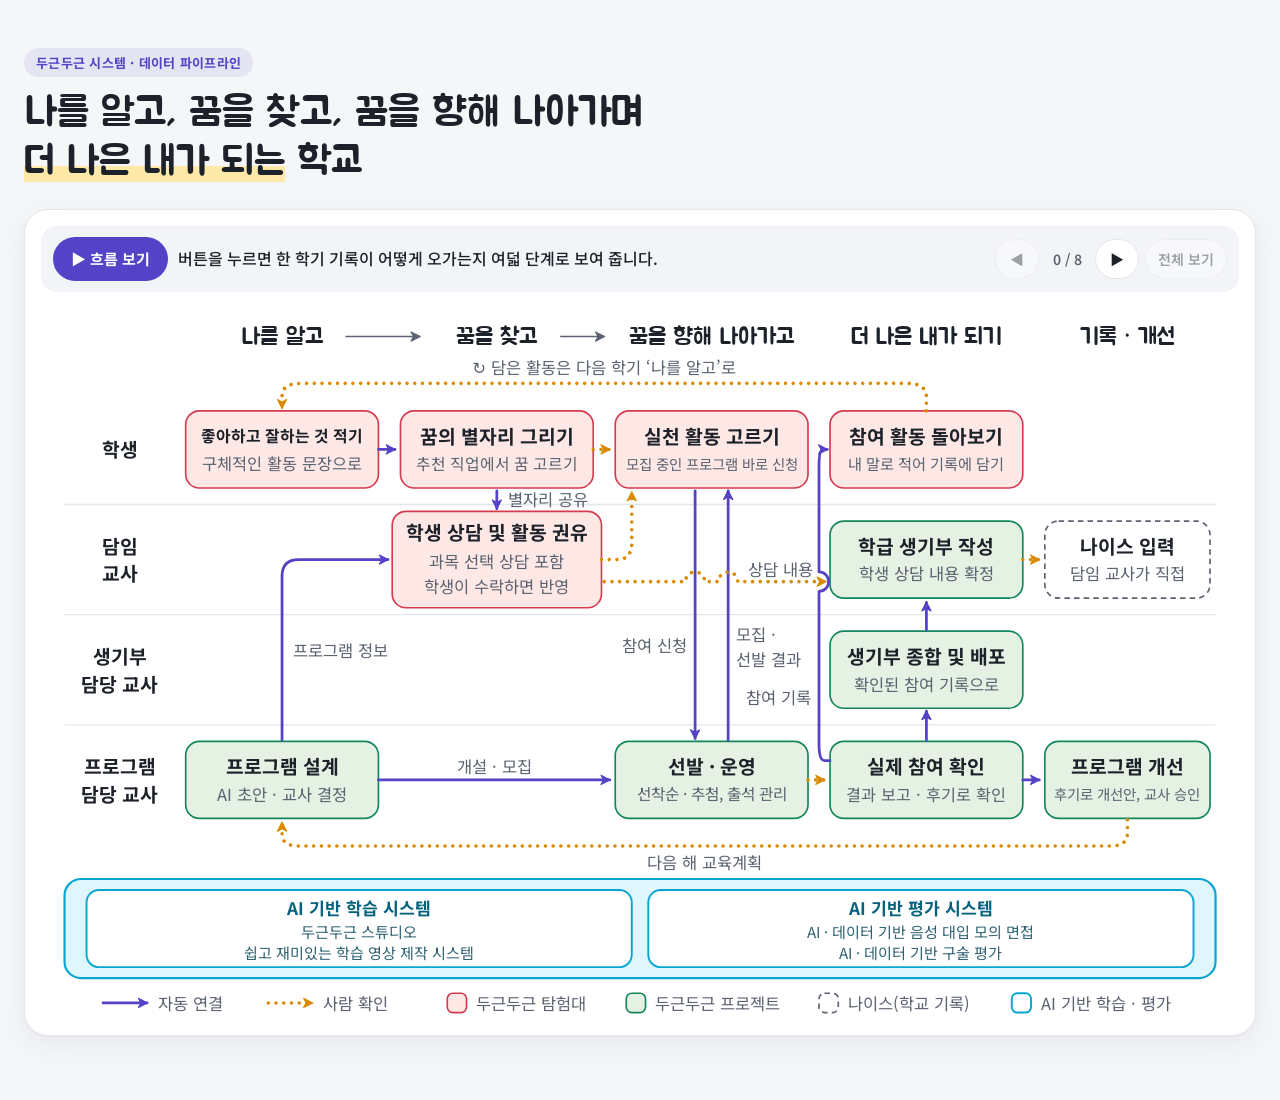
==== commit 127b1283: "AI 기반 학습 · 평가 층을 작게, 메인 파이프라인을 크게 Co-Authored-By: Claude Opus 5.5 <noreply@anthropic.com>" ====
--- a/map/index.html
+++ b/map/index.html
@@ -78,7 +78,7 @@
 .playbar{border:0;background:var(--paper);margin:0 0 6px}
 @keyframes pmflow{from{stroke-dashoffset:13.5}to{stroke-dashoffset:0}}
 @media (min-width:900px){
-  .mapbox .pmap{width:auto;min-width:0;max-width:100%;height:calc(100vh - 150px);max-height:calc((100vw - 96px) * .7326);min-height:420px;margin:0 auto}
+  .mapbox .pmap{width:auto;min-width:0;max-width:100%;height:calc(100vh - 150px);max-height:calc((100vw - 96px) * .614);min-height:420px;margin:0 auto}
 }
 @media (prefers-reduced-motion: reduce){.mapbox .sparks .run{animation:none}}
 </style>
@@ -87,7 +87,7 @@
 <body>
 <div class="wrap">
   <header class="ph"><span class="eyebrow">두근두근 시스템 · 데이터 파이프라인</span><h1>나를 알고, 꿈을 찾고, 꿈을 향해 나아가며<br><em>더 나은 내가 되는</em> 학교</h1></header>
-  <div class="mapbox"><div class="playbar" id="playbar"><button type="button" class="pl-main" id="pl-play">▶ 흐름 보기</button><p class="pl-cap" id="pl-cap" aria-live="polite">버튼을 누르면 한 학기 기록이 어떻게 오가는지 여덟 단계로 보여 줍니다.</p><div class="pl-ctl"><button type="button" id="pl-prev" aria-label="이전" disabled>◀</button><span id="pl-n">0 / 8</span><button type="button" id="pl-next" aria-label="다음">▶</button><button type="button" id="pl-all" disabled>전체 보기</button></div></div><svg class="pmap" viewBox="0 0 860 630" role="img" aria-labelledby="pmT pmD"><title id="pmT">두근두근 시스템 - 데이터 파이프라인</title><desc id="pmD">가로는 나를 알고 · 꿈을 찾고 · 꿈을 향해 나아가고 · 더 나은 내가 되기 · 기록과 개선, 세로는 학생 · 담임 교사 · 생기부 담당 교사 · 프로그램 담당 교사. 칸 색은 쓰는 앱(빨강 탐험대, 초록 프로젝트, 회색 나이스), 보라 실선은 자동 연결, 노란 점선은 사람이 확인해야 넘어가는 연결.</desc><defs><filter id="fglow" x="-2" y="-2" width="5" height="5"><feGaussianBlur stdDeviation="3.4"/></filter><marker id="farr" viewBox="0 0 12 12" refX="10" refY="6" markerWidth="9" markerHeight="9" markerUnits="userSpaceOnUse" orient="auto-start-reverse"><path d="M1.5 1.5 L10.5 6 L1.5 10.5 L4 6 Z" fill="context-stroke" stroke="context-stroke" stroke-width="1" stroke-linejoin="round"/></marker></defs><text class="fl-h" x="170" y="28" text-anchor="middle" dominant-baseline="central">나를 알고</text><text class="fl-h" x="326" y="28" text-anchor="middle" dominant-baseline="central">꿈을 찾고</text><text class="fl-h" x="482" y="28" text-anchor="middle" dominant-baseline="central">꿈을 향해 나아가고</text><text class="fl-h" x="638" y="28" text-anchor="middle" dominant-baseline="central">더 나은 내가 되기</text><text class="fl-h" x="784" y="28" text-anchor="middle" dominant-baseline="central">기록 · 개선</text><line class="fhead" x1="216" y1="28" x2="270" y2="28" marker-end="url(#farr)"/><line class="fhead" x1="372" y1="28" x2="404" y2="28" marker-end="url(#farr)"/><line class="flane" x1="12" y1="150" x2="848" y2="150"/><line class="flane" x1="12" y1="230" x2="848" y2="230"/><line class="flane" x1="12" y1="310" x2="848" y2="310"/><text class="fl-l" x="52" y="110" text-anchor="middle" dominant-baseline="central">학생</text><text class="fl-l" x="52" y="180" text-anchor="middle" dominant-baseline="central">담임</text><text class="fl-l" x="52" y="200" text-anchor="middle" dominant-baseline="central">교사</text><text class="fl-l" x="52" y="260" text-anchor="middle" dominant-baseline="central">생기부</text><text class="fl-l" x="52" y="280" text-anchor="middle" dominant-baseline="central">담당 교사</text><text class="fl-l" x="52" y="340" text-anchor="middle" dominant-baseline="central">프로그램</text><text class="fl-l" x="52" y="360" text-anchor="middle" dominant-baseline="central">담당 교사</text><g data-k="S1" class="fb pbox e"><rect x="100" y="82" width="140" height="56" rx="10"/><text class="fl-t" x="170.0" y="100.0" text-anchor="middle" dominant-baseline="central" style="font-size:11.5px">좋아하고 잘하는 것 적기</text><text class="fl-s" x="170.0" y="120.0" text-anchor="middle" dominant-baseline="central" style="font-size:11.9px">구체적인 활동 문장으로</text></g><g data-k="S2" class="fb pbox e"><rect x="256" y="82" width="140" height="56" rx="10"/><text class="fl-t" x="326.0" y="100.0" text-anchor="middle" dominant-baseline="central">꿈의 별자리 그리기</text><text class="fl-s" x="326.0" y="120.0" text-anchor="middle" dominant-baseline="central" style="font-size:11.5px">추천 직업에서 꿈 고르기</text></g><g data-k="S3" class="fb pbox e"><rect x="412" y="82" width="140" height="56" rx="10"/><text class="fl-t" x="482.0" y="100.0" text-anchor="middle" dominant-baseline="central">실천 활동 고르기</text><text class="fl-s" x="482.0" y="120.0" text-anchor="middle" dominant-baseline="central" style="font-size:10.5px">모집 중인 프로그램 바로 신청</text></g><g data-k="S4" class="fb pbox e"><rect x="568" y="82" width="140" height="56" rx="10"/><text class="fl-t" x="638.0" y="100.0" text-anchor="middle" dominant-baseline="central">참여 활동 돌아보기</text><text class="fl-s" x="638.0" y="120.0" text-anchor="middle" dominant-baseline="central" style="font-size:11.1px">내 말로 적어 기록에 담기</text></g><g data-k="T2" class="fb pbox e"><rect x="250" y="155" width="152" height="70" rx="10"/><text class="fl-t" x="326.0" y="170.0" text-anchor="middle" dominant-baseline="central">학생 상담 및 활동 권유</text><text class="fl-s" x="326.0" y="191.0" text-anchor="middle" dominant-baseline="central">과목 선택 상담 포함</text><text class="fl-s" x="326.0" y="209.0" text-anchor="middle" dominant-baseline="central">학생이 수락하면 반영</text></g><g data-k="T4" class="fb pbox g"><rect x="568" y="162" width="140" height="56" rx="10"/><text class="fl-t" x="638.0" y="180.0" text-anchor="middle" dominant-baseline="central">학급 생기부 작성</text><text class="fl-s" x="638.0" y="200.0" text-anchor="middle" dominant-baseline="central">학생 상담 내용 확정</text></g><g data-k="TN" class="fb pbox n"><rect x="724" y="162" width="120" height="56" rx="10"/><text class="fl-t" x="784.0" y="180.0" text-anchor="middle" dominant-baseline="central">나이스 입력</text><text class="fl-s" x="784.0" y="200.0" text-anchor="middle" dominant-baseline="central">담임 교사가 직접</text></g><g data-k="R4" class="fb pbox g"><rect x="568" y="242" width="140" height="56" rx="10"/><text class="fl-t" x="638.0" y="260.0" text-anchor="middle" dominant-baseline="central">생기부 종합 및 배포</text><text class="fl-s" x="638.0" y="280.0" text-anchor="middle" dominant-baseline="central">확인된 참여 기록으로</text></g><g data-k="P1" class="fb pbox g"><rect x="100" y="322" width="140" height="56" rx="10"/><text class="fl-t" x="170.0" y="340.0" text-anchor="middle" dominant-baseline="central">프로그램 설계</text><text class="fl-s" x="170.0" y="360.0" text-anchor="middle" dominant-baseline="central">AI 초안 · 교사 결정</text></g><g data-k="P3" class="fb pbox g"><rect x="412" y="322" width="140" height="56" rx="10"/><text class="fl-t" x="482.0" y="340.0" text-anchor="middle" dominant-baseline="central">선발 · 운영</text><text class="fl-s" x="482.0" y="360.0" text-anchor="middle" dominant-baseline="central" style="font-size:11.4px">선착순 · 추첨, 출석 관리</text></g><g data-k="P4" class="fb pbox g"><rect x="568" y="322" width="140" height="56" rx="10"/><text class="fl-t" x="638.0" y="340.0" text-anchor="middle" dominant-baseline="central">실제 참여 확인</text><text class="fl-s" x="638.0" y="360.0" text-anchor="middle" dominant-baseline="central" style="font-size:11.8px">결과 보고 · 후기로 확인</text></g><g data-k="PI" class="fb pbox g"><rect x="724" y="322" width="120" height="56" rx="10"/><text class="fl-t" x="784.0" y="340.0" text-anchor="middle" dominant-baseline="central">프로그램 개선</text><text class="fl-s" x="784.0" y="360.0" text-anchor="middle" dominant-baseline="central" style="font-size:10.5px">후기로 개선안, 교사 승인</text></g><path class="fa arw" data-k="k1" d="M240 110 L252 110" marker-end="url(#farr)"/><path class="fa arw" data-k="k2" d="M326 140 L326 153" marker-end="url(#farr)"/><path class="fg arw" data-k="k3" d="M396 110 L408 110" marker-end="url(#farr)"/><path class="fg arw" data-k="k4" d="M402 190 L413 190 Q424 190 424 178 L424 141" marker-end="url(#farr)"/><path class="fa arw" data-k="k5" d="M170 321 L170 202 Q170 190 182 190 L247 190" marker-end="url(#farr)"/><path class="fa arw" data-k="k6" d="M240 350 L408 350" marker-end="url(#farr)"/><path class="fg arw" data-k="k7" d="M552 350 L564 350" marker-end="url(#farr)"/><path class="fa arw" data-k="k8" d="M638 321 L638 300" marker-end="url(#farr)"/><path class="fa arw" data-k="k9" d="M638 241 L638 221" marker-end="url(#farr)"/><path class="fa arw" data-k="k10" d="M470 140 L470 320" marker-end="url(#farr)"/><path class="fa arw" data-k="k11" d="M494 321 L494 140" marker-end="url(#farr)"/><path class="fa arw" data-k="k12" d="M568 336 L564 336 Q560 336 560 324 L560 213 A7 7 0 0 0 560 199 L560 122 Q560 110 563 110 L566 110" marker-end="url(#farr)"/><path class="fg arw" data-k="k15" d="M708 190 L720 190" marker-end="url(#farr)"/><path class="fa arw" data-k="k16" d="M708 350 L720 350" marker-end="url(#farr)"/><path class="fg arw" data-k="k17" d="M784 379 L784 388.5 Q784 398 772 398 L182 398 Q170 398 170 389.5 L170 381" marker-end="url(#farr)"/><path class="fg arw" data-k="k14" d="M404 206 L463 206 A7 7 0 0 1 477 206 L487 206 A7 7 0 0 1 501 206 L565 206" marker-end="url(#farr)"/><path class="fg arw" data-k="k13" d="M638 82 L638 72 Q638 62 624 62 L184 62 Q170 62 170 71 L170 80" marker-end="url(#farr)"/><text class="fl-s alab" data-k="k13" x="404" y="50" text-anchor="middle" dominant-baseline="central">↻ 담은 활동은 다음 학기 ‘나를 알고’로</text><text class="fl-s alab" data-k="k10" x="464" y="252" text-anchor="end" dominant-baseline="central">참여 신청</text><text class="fl-s alab" data-k="k11" x="500" y="244" dominant-baseline="central">모집 ·</text><text class="fl-s alab" data-k="k11" x="500" y="262" dominant-baseline="central">선발 결과</text><text class="fl-s alab" data-k="k5" x="178" y="256" dominant-baseline="central">프로그램 정보</text><text class="fl-s alab" data-k="k6" x="324" y="340" text-anchor="middle" dominant-baseline="central">개설 · 모집</text><text class="fl-s alab" data-k="k12" x="554" y="290" text-anchor="end" dominant-baseline="central">참여 기록</text><text class="fl-s alab" data-k="k2" x="334" y="146" dominant-baseline="central">별자리 공유</text><text class="fl-s alab" data-k="k14" x="532" y="197" text-anchor="middle" dominant-baseline="central">상담 내용</text><text class="fl-s alab" data-k="k17" x="477" y="410" text-anchor="middle" dominant-baseline="central">다음 해 교육계획</text><rect class="flayer" x="12" y="426" width="836" height="110" rx="14"/><g class="fb pbox x"><rect x="32" y="440" width="390" height="82" rx="10"/><text class="fl-t" x="227.0" y="461.0" text-anchor="middle" dominant-baseline="central">AI 기반 학습 시스템</text><text class="fl-s" x="227.0" y="482.0" text-anchor="middle" dominant-baseline="central">두근두근 스튜디오</text><text class="fl-s" x="227.0" y="500.0" text-anchor="middle" dominant-baseline="central">쉽고 재미있는 학습 영상 제작 시스템</text></g><g class="fb x"><rect x="438" y="440" width="390" height="82" rx="10"/><text class="fl-t" x="633.0" y="461.0" text-anchor="middle" dominant-baseline="central">AI 기반 평가 시스템</text><text class="fl-s" x="633.0" y="482.0" text-anchor="middle" dominant-baseline="central">AI · 데이터 기반 음성 대입 모의 면접</text><text class="fl-s" x="633.0" y="500.0" text-anchor="middle" dominant-baseline="central">AI · 데이터 기반 구술 평가</text></g><g class="sparks" id="sparks" aria-hidden="true"></g><line class="fa" x1="60" y1="566" x2="100" y2="566" marker-end="url(#farr)"/><text class="fl-s" x="108" y="566" dominant-baseline="central">자동 연결</text><line class="fg" x1="230" y1="566" x2="270" y2="566" marker-end="url(#farr)"/><text class="fl-s" x="278" y="566" dominant-baseline="central">사람 확인</text><g class="fb e"><rect x="60" y="592" width="16" height="16" rx="4"/></g><text class="fl-s" x="84" y="600" dominant-baseline="central">두근두근 탐험대</text><g class="fb g"><rect x="230" y="592" width="16" height="16" rx="4"/></g><text class="fl-s" x="254" y="600" dominant-baseline="central">두근두근 프로젝트</text><g class="fb n"><rect x="410" y="592" width="16" height="16" rx="4"/></g><text class="fl-s" x="434" y="600" dominant-baseline="central">나이스(학교 기록)</text><g class="fb x"><rect x="580" y="592" width="16" height="16" rx="4"/></g><text class="fl-s" x="604" y="600" dominant-baseline="central">AI 기반 학습 · 평가</text></svg></div>
+  <div class="mapbox"><div class="playbar" id="playbar"><button type="button" class="pl-main" id="pl-play">▶ 흐름 보기</button><p class="pl-cap" id="pl-cap" aria-live="polite">버튼을 누르면 한 학기 기록이 어떻게 오가는지 여덟 단계로 보여 줍니다.</p><div class="pl-ctl"><button type="button" id="pl-prev" aria-label="이전" disabled>◀</button><span id="pl-n">0 / 8</span><button type="button" id="pl-next" aria-label="다음">▶</button><button type="button" id="pl-all" disabled>전체 보기</button></div></div><svg class="pmap" viewBox="0 0 860 528" role="img" aria-labelledby="pmT pmD"><title id="pmT">두근두근 시스템 - 데이터 파이프라인</title><desc id="pmD">가로는 나를 알고 · 꿈을 찾고 · 꿈을 향해 나아가고 · 더 나은 내가 되기 · 기록과 개선, 세로는 학생 · 담임 교사 · 생기부 담당 교사 · 프로그램 담당 교사. 칸 색은 쓰는 앱(빨강 탐험대, 초록 프로젝트, 회색 나이스), 보라 실선은 자동 연결, 노란 점선은 사람이 확인해야 넘어가는 연결.</desc><defs><filter id="fglow" x="-2" y="-2" width="5" height="5"><feGaussianBlur stdDeviation="3.4"/></filter><marker id="farr" viewBox="0 0 12 12" refX="10" refY="6" markerWidth="9" markerHeight="9" markerUnits="userSpaceOnUse" orient="auto-start-reverse"><path d="M1.5 1.5 L10.5 6 L1.5 10.5 L4 6 Z" fill="context-stroke" stroke="context-stroke" stroke-width="1" stroke-linejoin="round"/></marker></defs><text class="fl-h" x="170" y="28" text-anchor="middle" dominant-baseline="central">나를 알고</text><text class="fl-h" x="326" y="28" text-anchor="middle" dominant-baseline="central">꿈을 찾고</text><text class="fl-h" x="482" y="28" text-anchor="middle" dominant-baseline="central">꿈을 향해 나아가고</text><text class="fl-h" x="638" y="28" text-anchor="middle" dominant-baseline="central">더 나은 내가 되기</text><text class="fl-h" x="784" y="28" text-anchor="middle" dominant-baseline="central">기록 · 개선</text><line class="fhead" x1="216" y1="28" x2="270" y2="28" marker-end="url(#farr)"/><line class="fhead" x1="372" y1="28" x2="404" y2="28" marker-end="url(#farr)"/><line class="flane" x1="12" y1="150" x2="848" y2="150"/><line class="flane" x1="12" y1="230" x2="848" y2="230"/><line class="flane" x1="12" y1="310" x2="848" y2="310"/><text class="fl-l" x="52" y="110" text-anchor="middle" dominant-baseline="central">학생</text><text class="fl-l" x="52" y="180" text-anchor="middle" dominant-baseline="central">담임</text><text class="fl-l" x="52" y="200" text-anchor="middle" dominant-baseline="central">교사</text><text class="fl-l" x="52" y="260" text-anchor="middle" dominant-baseline="central">생기부</text><text class="fl-l" x="52" y="280" text-anchor="middle" dominant-baseline="central">담당 교사</text><text class="fl-l" x="52" y="340" text-anchor="middle" dominant-baseline="central">프로그램</text><text class="fl-l" x="52" y="360" text-anchor="middle" dominant-baseline="central">담당 교사</text><g data-k="S1" class="fb pbox e"><rect x="100" y="82" width="140" height="56" rx="10"/><text class="fl-t" x="170.0" y="100.0" text-anchor="middle" dominant-baseline="central" style="font-size:11.5px">좋아하고 잘하는 것 적기</text><text class="fl-s" x="170.0" y="120.0" text-anchor="middle" dominant-baseline="central" style="font-size:11.9px">구체적인 활동 문장으로</text></g><g data-k="S2" class="fb pbox e"><rect x="256" y="82" width="140" height="56" rx="10"/><text class="fl-t" x="326.0" y="100.0" text-anchor="middle" dominant-baseline="central">꿈의 별자리 그리기</text><text class="fl-s" x="326.0" y="120.0" text-anchor="middle" dominant-baseline="central" style="font-size:11.5px">추천 직업에서 꿈 고르기</text></g><g data-k="S3" class="fb pbox e"><rect x="412" y="82" width="140" height="56" rx="10"/><text class="fl-t" x="482.0" y="100.0" text-anchor="middle" dominant-baseline="central">실천 활동 고르기</text><text class="fl-s" x="482.0" y="120.0" text-anchor="middle" dominant-baseline="central" style="font-size:10.5px">모집 중인 프로그램 바로 신청</text></g><g data-k="S4" class="fb pbox e"><rect x="568" y="82" width="140" height="56" rx="10"/><text class="fl-t" x="638.0" y="100.0" text-anchor="middle" dominant-baseline="central">참여 활동 돌아보기</text><text class="fl-s" x="638.0" y="120.0" text-anchor="middle" dominant-baseline="central" style="font-size:11.1px">내 말로 적어 기록에 담기</text></g><g data-k="T2" class="fb pbox e"><rect x="250" y="155" width="152" height="70" rx="10"/><text class="fl-t" x="326.0" y="170.0" text-anchor="middle" dominant-baseline="central">학생 상담 및 활동 권유</text><text class="fl-s" x="326.0" y="191.0" text-anchor="middle" dominant-baseline="central">과목 선택 상담 포함</text><text class="fl-s" x="326.0" y="209.0" text-anchor="middle" dominant-baseline="central">학생이 수락하면 반영</text></g><g data-k="T4" class="fb pbox g"><rect x="568" y="162" width="140" height="56" rx="10"/><text class="fl-t" x="638.0" y="180.0" text-anchor="middle" dominant-baseline="central">학급 생기부 작성</text><text class="fl-s" x="638.0" y="200.0" text-anchor="middle" dominant-baseline="central">학생 상담 내용 확정</text></g><g data-k="TN" class="fb pbox n"><rect x="724" y="162" width="120" height="56" rx="10"/><text class="fl-t" x="784.0" y="180.0" text-anchor="middle" dominant-baseline="central">나이스 입력</text><text class="fl-s" x="784.0" y="200.0" text-anchor="middle" dominant-baseline="central">담임 교사가 직접</text></g><g data-k="R4" class="fb pbox g"><rect x="568" y="242" width="140" height="56" rx="10"/><text class="fl-t" x="638.0" y="260.0" text-anchor="middle" dominant-baseline="central">생기부 종합 및 배포</text><text class="fl-s" x="638.0" y="280.0" text-anchor="middle" dominant-baseline="central">확인된 참여 기록으로</text></g><g data-k="P1" class="fb pbox g"><rect x="100" y="322" width="140" height="56" rx="10"/><text class="fl-t" x="170.0" y="340.0" text-anchor="middle" dominant-baseline="central">프로그램 설계</text><text class="fl-s" x="170.0" y="360.0" text-anchor="middle" dominant-baseline="central">AI 초안 · 교사 결정</text></g><g data-k="P3" class="fb pbox g"><rect x="412" y="322" width="140" height="56" rx="10"/><text class="fl-t" x="482.0" y="340.0" text-anchor="middle" dominant-baseline="central">선발 · 운영</text><text class="fl-s" x="482.0" y="360.0" text-anchor="middle" dominant-baseline="central" style="font-size:11.4px">선착순 · 추첨, 출석 관리</text></g><g data-k="P4" class="fb pbox g"><rect x="568" y="322" width="140" height="56" rx="10"/><text class="fl-t" x="638.0" y="340.0" text-anchor="middle" dominant-baseline="central">실제 참여 확인</text><text class="fl-s" x="638.0" y="360.0" text-anchor="middle" dominant-baseline="central" style="font-size:11.8px">결과 보고 · 후기로 확인</text></g><g data-k="PI" class="fb pbox g"><rect x="724" y="322" width="120" height="56" rx="10"/><text class="fl-t" x="784.0" y="340.0" text-anchor="middle" dominant-baseline="central">프로그램 개선</text><text class="fl-s" x="784.0" y="360.0" text-anchor="middle" dominant-baseline="central" style="font-size:10.5px">후기로 개선안, 교사 승인</text></g><path class="fa arw" data-k="k1" d="M240 110 L252 110" marker-end="url(#farr)"/><path class="fa arw" data-k="k2" d="M326 140 L326 153" marker-end="url(#farr)"/><path class="fg arw" data-k="k3" d="M396 110 L408 110" marker-end="url(#farr)"/><path class="fg arw" data-k="k4" d="M402 190 L413 190 Q424 190 424 178 L424 141" marker-end="url(#farr)"/><path class="fa arw" data-k="k5" d="M170 321 L170 202 Q170 190 182 190 L247 190" marker-end="url(#farr)"/><path class="fa arw" data-k="k6" d="M240 350 L408 350" marker-end="url(#farr)"/><path class="fg arw" data-k="k7" d="M552 350 L564 350" marker-end="url(#farr)"/><path class="fa arw" data-k="k8" d="M638 321 L638 300" marker-end="url(#farr)"/><path class="fa arw" data-k="k9" d="M638 241 L638 221" marker-end="url(#farr)"/><path class="fa arw" data-k="k10" d="M470 140 L470 320" marker-end="url(#farr)"/><path class="fa arw" data-k="k11" d="M494 321 L494 140" marker-end="url(#farr)"/><path class="fa arw" data-k="k12" d="M568 336 L564 336 Q560 336 560 324 L560 213 A7 7 0 0 0 560 199 L560 122 Q560 110 563 110 L566 110" marker-end="url(#farr)"/><path class="fg arw" data-k="k15" d="M708 190 L720 190" marker-end="url(#farr)"/><path class="fa arw" data-k="k16" d="M708 350 L720 350" marker-end="url(#farr)"/><path class="fg arw" data-k="k17" d="M784 379 L784 388.5 Q784 398 772 398 L182 398 Q170 398 170 389.5 L170 381" marker-end="url(#farr)"/><path class="fg arw" data-k="k14" d="M404 206 L463 206 A7 7 0 0 1 477 206 L487 206 A7 7 0 0 1 501 206 L565 206" marker-end="url(#farr)"/><path class="fg arw" data-k="k13" d="M638 82 L638 72 Q638 62 624 62 L184 62 Q170 62 170 71 L170 80" marker-end="url(#farr)"/><text class="fl-s alab" data-k="k13" x="404" y="50" text-anchor="middle" dominant-baseline="central">↻ 담은 활동은 다음 학기 ‘나를 알고’로</text><text class="fl-s alab" data-k="k10" x="464" y="252" text-anchor="end" dominant-baseline="central">참여 신청</text><text class="fl-s alab" data-k="k11" x="500" y="244" dominant-baseline="central">모집 ·</text><text class="fl-s alab" data-k="k11" x="500" y="262" dominant-baseline="central">선발 결과</text><text class="fl-s alab" data-k="k5" x="178" y="256" dominant-baseline="central">프로그램 정보</text><text class="fl-s alab" data-k="k6" x="324" y="340" text-anchor="middle" dominant-baseline="central">개설 · 모집</text><text class="fl-s alab" data-k="k12" x="554" y="290" text-anchor="end" dominant-baseline="central">참여 기록</text><text class="fl-s alab" data-k="k2" x="334" y="146" dominant-baseline="central">별자리 공유</text><text class="fl-s alab" data-k="k14" x="532" y="197" text-anchor="middle" dominant-baseline="central">상담 내용</text><text class="fl-s alab" data-k="k17" x="477" y="410" text-anchor="middle" dominant-baseline="central">다음 해 교육계획</text><rect class="flayer" x="12" y="422" width="836" height="72" rx="12"/><g class="fb x"><rect x="28" y="430" width="396" height="56" rx="9"/><text class="fl-t" x="226.0" y="443" text-anchor="middle" dominant-baseline="central" style="font-size:12.5px">AI 기반 학습 시스템</text><text class="fl-s" x="226.0" y="460" text-anchor="middle" dominant-baseline="central" style="font-size:11px">두근두근 스튜디오</text><text class="fl-s" x="226.0" y="475" text-anchor="middle" dominant-baseline="central" style="font-size:11px">쉽고 재미있는 학습 영상 제작 시스템</text></g><g class="fb x"><rect x="436" y="430" width="396" height="56" rx="9"/><text class="fl-t" x="634.0" y="443" text-anchor="middle" dominant-baseline="central" style="font-size:12.5px">AI 기반 평가 시스템</text><text class="fl-s" x="634.0" y="460" text-anchor="middle" dominant-baseline="central" style="font-size:11px">AI · 데이터 기반 음성 대입 모의 면접</text><text class="fl-s" x="634.0" y="475" text-anchor="middle" dominant-baseline="central" style="font-size:11px">AI · 데이터 기반 구술 평가</text></g><g class="sparks" id="sparks" aria-hidden="true"></g><line class="fa" x1="40" y1="512" x2="72" y2="512" marker-end="url(#farr)"/><text class="fl-s" x="80" y="512" dominant-baseline="central">자동 연결</text><line class="fg" x1="160" y1="512" x2="192" y2="512" marker-end="url(#farr)"/><text class="fl-s" x="200" y="512" dominant-baseline="central">사람 확인</text><g class="fb e"><rect x="290" y="505" width="14" height="14" rx="4"/></g><text class="fl-s" x="311" y="512" dominant-baseline="central">두근두근 탐험대</text><g class="fb g"><rect x="420" y="505" width="14" height="14" rx="4"/></g><text class="fl-s" x="441" y="512" dominant-baseline="central">두근두근 프로젝트</text><g class="fb n"><rect x="560" y="505" width="14" height="14" rx="4"/></g><text class="fl-s" x="581" y="512" dominant-baseline="central">나이스(학교 기록)</text><g class="fb x"><rect x="700" y="505" width="14" height="14" rx="4"/></g><text class="fl-s" x="721" y="512" dominant-baseline="central">AI 기반 학습 · 평가</text></svg></div>
 </div>
 <script>
 const $=id=>document.getElementById(id);
